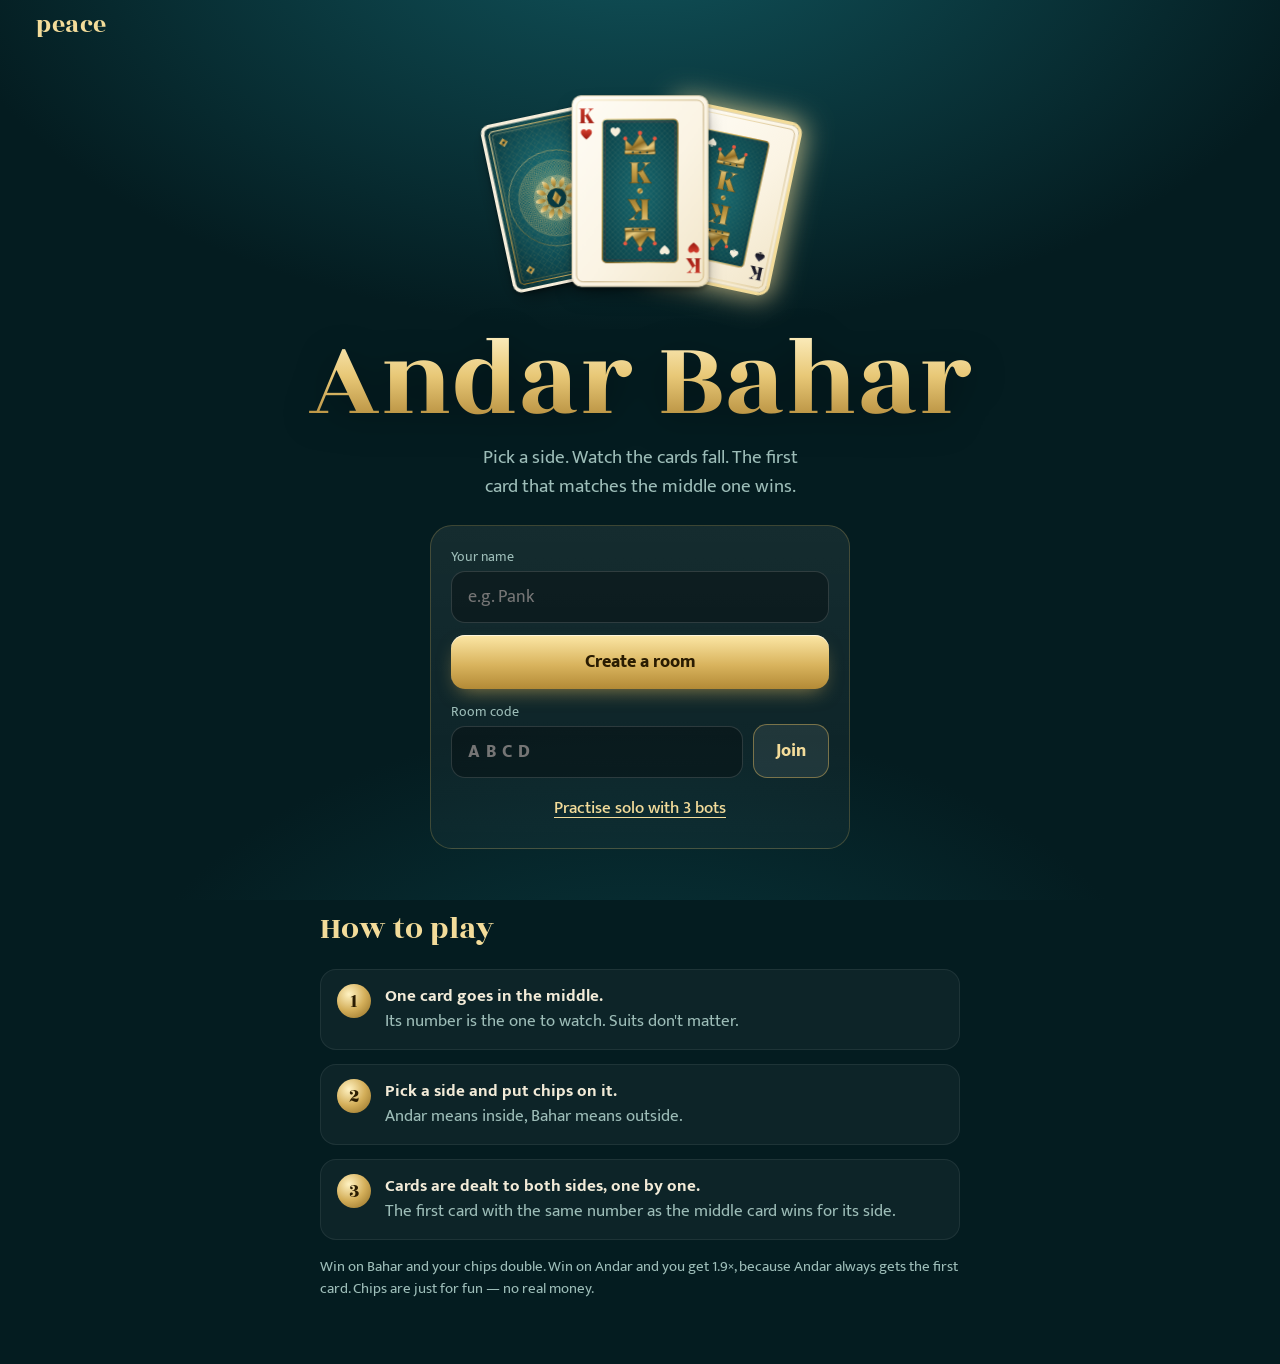
==== index.html @ fb26e2ca "Add Andar Bahar website: home, solo mode with bots, game table UI" ====
<!doctype html>
<html lang="en">
<head>
  <meta charset="utf-8">
  <meta name="viewport" content="width=device-width, initial-scale=1, viewport-fit=cover">
  <title>Andar Bahar — Peace</title>
  <meta name="description" content="Play Andar Bahar with friends. Share a room code, pick a side, watch the cards fall.">
  <meta name="theme-color" content="#062A30">
  <link rel="icon" href="assets/icon.svg" type="image/svg+xml">
  <link rel="preconnect" href="https://fonts.googleapis.com">
  <link rel="preconnect" href="https://fonts.gstatic.com" crossorigin>
  <link href="https://fonts.googleapis.com/css2?family=Rozha+One&family=Mukta:wght@400;500;700;800&family=Playfair+Display:wght@700;800;900&display=swap" rel="stylesheet">
  <link rel="stylesheet" href="css/style.css">
</head>
<body>
  <header class="topbar">
    <a class="wordmark" href="./" aria-label="Peace home">peace</a>
    <div class="topbar-right" id="topbar-game" hidden>
      <button class="room-chip" id="share-btn" type="button" aria-label="Share room link">
        <span class="room-chip-label">Room</span>
        <span class="room-chip-code" id="room-code">----</span>
        <svg viewBox="0 0 24 24" aria-hidden="true"><path d="M16 5l-1.4 1.4L17.2 9H10a6 6 0 0 0-6 6v3h2v-3a4 4 0 0 1 4-4h7.2l-2.6 2.6L16 15l5-5z"/></svg>
      </button>
      <div class="bank" aria-live="polite"><span class="bank-coin" aria-hidden="true"></span><span id="my-chips">0</span></div>
    </div>
  </header>

  <!-- HOME -->
  <main id="home" class="view">
    <section class="hero">
      <div class="hero-table" aria-hidden="true">
        <div class="hero-card hero-card--andar"></div>
        <div class="hero-card hero-card--middle"></div>
        <div class="hero-card hero-card--bahar"></div>
      </div>
      <h1 class="title">Andar Bahar</h1>
      <p class="lede">Pick a side. Watch the cards fall. The first card that matches the middle one wins.</p>

      <form class="entry" id="entry" autocomplete="off">
        <label class="field">
          <span>Your name</span>
          <input id="name" name="name" maxlength="16" placeholder="e.g. Pank" required>
        </label>
        <button class="btn btn-gold" id="create-btn" type="submit" data-action="create">Create a room</button>
        <div class="join-row">
          <label class="field field-code">
            <span>Room code</span>
            <input id="code" name="code" maxlength="4" placeholder="ABCD" inputmode="text" autocapitalize="characters" spellcheck="false">
          </label>
          <button class="btn btn-ghost" type="submit" data-action="join">Join</button>
        </div>
        <p class="form-msg" id="form-msg" role="alert"></p>
        <button class="btn-link" type="submit" data-action="solo">Practise solo with 3 bots</button>
      </form>
    </section>

    <section class="how" aria-labelledby="how-title">
      <h2 id="how-title">How to play</h2>
      <ol class="steps">
        <li><b>One card goes in the middle.</b> Its number is the one to watch. Suits don't matter.</li>
        <li><b>Pick a side and put chips on it.</b> Andar means inside, Bahar means outside.</li>
        <li><b>Cards are dealt to both sides, one by one.</b> The first card with the same number as the middle card wins for its side.</li>
      </ol>
      <p class="payout-note">Win on Bahar and your chips double. Win on Andar and you get 1.9×, because Andar always gets the first card. Chips are just for fun — no real money.</p>
    </section>
  </main>

  <!-- GAME -->
  <main id="game" class="view" hidden>
    <div class="game-layout">
      <section class="table" id="table" aria-label="Card table">
        <div class="lane lane--andar" id="lane-andar">
          <div class="lane-head"><span class="lane-name">Andar</span><span class="lane-sub">inside, pays 1.9×</span></div>
          <div class="lane-cards" id="cards-andar"></div>
        </div>

        <div class="center">
          <div class="middle-slot" id="middle-slot"></div>
          <div class="status" id="status">
            <p class="status-main" id="status-main">Waiting…</p>
            <div class="timer" id="timer" hidden><div class="timer-fill" id="timer-fill"></div></div>
            <div class="status-actions" id="status-actions"></div>
          </div>
        </div>

        <div class="lane lane--bahar" id="lane-bahar">
          <div class="lane-head"><span class="lane-name">Bahar</span><span class="lane-sub">outside, pays 2×</span></div>
          <div class="lane-cards" id="cards-bahar"></div>
        </div>
      </section>

      <section class="bet-panel" aria-label="Your bet">
        <div class="sides">
          <button class="side side--andar" type="button" data-side="andar">
            <span class="side-name">Andar</span>
            <span class="side-mine" id="mine-andar">Tap to bet</span>
            <span class="side-total" id="total-andar"></span>
          </button>
          <button class="side side--bahar" type="button" data-side="bahar">
            <span class="side-name">Bahar</span>
            <span class="side-mine" id="mine-bahar">Tap to bet</span>
            <span class="side-total" id="total-bahar"></span>
          </button>
        </div>
        <div class="chip-row" role="radiogroup" aria-label="Chip value" id="chip-row"></div>
        <p class="bet-hint" id="bet-hint">Choose a chip, then tap a side. Tap again to add more.</p>
      </section>

      <aside class="side-info">
        <section class="players-box" aria-labelledby="players-title">
          <h2 id="players-title">At the table</h2>
          <ul class="players" id="players"></ul>
        </section>
        <section class="history-box" aria-labelledby="history-title">
          <h2 id="history-title">Last results</h2>
          <ol class="history" id="history"></ol>
        </section>
        <details class="rules-mini">
          <summary>How to play</summary>
          <p>Bet on Andar or Bahar. Cards are dealt to both sides. The first card with the same number as the middle card wins. Bahar pays 2×, Andar pays 1.9×.</p>
        </details>
      </aside>
    </div>
  </main>

  <div class="toast" id="toast" role="status" aria-live="polite"></div>
  <script type="module" src="js/app.js"></script>
</body>
</html>
---- css/style.css ----
:root {
  --deep: #041C20;
  --felt: #0C454C;
  --felt-dark: #062A30;
  --brass: #D4AF5A;
  --brass-light: #F3DC9A;
  --brass-dark: #8E6B23;
  --ivory: #FBF5E6;
  --text: #F2EBD8;
  --muted: #9DBDB8;
  --andar: #EFA53A;
  --andar-deep: #8A5410;
  --bahar: #E5677F;
  --bahar-deep: #7D1E33;
  --win: #7EE0A8;
  --lose: #F28B7C;

  --display: 'Rozha One', 'Playfair Display', Georgia, serif;
  --ui: 'Mukta', system-ui, -apple-system, 'Segoe UI', sans-serif;

  --mid-w: 104px;
  --lane-w: 56px;
  --radius-table: 28px;
  --ease-out: cubic-bezier(.2, .8, .2, 1);
}

@media (min-width: 900px) {
  :root { --mid-w: 150px; --lane-w: 82px; }
}

* { box-sizing: border-box; }
html { -webkit-text-size-adjust: 100%; }
body {
  margin: 0;
  min-height: 100dvh;
  font-family: var(--ui);
  font-size: 17px;
  line-height: 1.5;
  color: var(--text);
  background:
    radial-gradient(1200px 700px at 50% -10%, #11555D 0%, transparent 60%),
    radial-gradient(900px 600px at 50% 120%, #0A3A40 0%, transparent 60%),
    var(--deep);
  background-attachment: fixed;
  -webkit-tap-highlight-color: transparent;
}
button, input { font: inherit; color: inherit; }
button { cursor: pointer; }
:focus-visible { outline: 3px solid var(--brass-light); outline-offset: 3px; border-radius: 10px; }
[hidden] { display: none !important; }

/* ---------- Top bar ---------- */
.topbar {
  display: flex; align-items: center; justify-content: space-between;
  padding: max(12px, env(safe-area-inset-top)) 16px 12px;
  max-width: 1240px; margin: 0 auto;
}
.wordmark {
  font-family: var(--display); font-size: 26px; line-height: 1;
  color: var(--brass-light); text-decoration: none; letter-spacing: .5px;
}
.topbar-right { display: flex; align-items: center; gap: 10px; }
.room-chip {
  display: flex; align-items: center; gap: 8px;
  padding: 6px 10px 6px 12px; border-radius: 999px;
  background: rgba(255, 255, 255, .06); border: 1px solid rgba(212, 175, 90, .45);
}
.room-chip-label { font-size: 13px; color: var(--muted); }
.room-chip-code { font-weight: 800; letter-spacing: 2px; color: var(--brass-light); }
.room-chip svg { width: 18px; height: 18px; fill: var(--brass-light); }
.bank {
  display: flex; align-items: center; gap: 8px; font-weight: 800; font-size: 18px;
  padding: 5px 14px 5px 6px; border-radius: 999px; background: rgba(0, 0, 0, .25);
}
.bank-coin {
  width: 24px; height: 24px; border-radius: 50%;
  background: radial-gradient(circle at 35% 30%, #FFF2C2, #D4AF5A 45%, #8E6B23 100%);
  box-shadow: inset 0 0 0 2px rgba(255, 255, 255, .25);
}
.bank.bump { animation: bump .5s var(--ease-out); }
@keyframes bump { 40% { transform: scale(1.15); } }

/* ---------- Cards ---------- */
.card { aspect-ratio: 5 / 7; perspective: 900px; }
.card-inner {
  position: relative; width: 100%; height: 100%;
  transform-style: preserve-3d; transition: transform .55s var(--ease-out);
}
.card.is-down .card-inner { transform: rotateY(180deg); }
.card-face {
  position: absolute; inset: 0; backface-visibility: hidden; -webkit-backface-visibility: hidden;
  border-radius: 7.2% / 5.1%; overflow: hidden;
  box-shadow: 0 1px 0 rgba(255, 255, 255, .3) inset, 0 10px 22px -8px rgba(0, 0, 0, .65), 0 2px 4px rgba(0, 0, 0, .35);
}
.card-face svg { display: block; width: 100%; height: 100%; }
.card-back { transform: rotateY(180deg); }
.card-front::after {
  content: ''; position: absolute; inset: 0; pointer-events: none;
  background: linear-gradient(115deg, transparent 30%, rgba(255, 255, 255, .55) 45%, transparent 60%);
  transform: translateX(-120%); opacity: 0;
}
.card.shine .card-front::after { animation: sheen 1.1s .35s var(--ease-out) forwards; }
@keyframes sheen { 0% { opacity: 1; transform: translateX(-120%); } 100% { opacity: 1; transform: translateX(120%); } }

/* ---------- Home ---------- */
.view { max-width: 1240px; margin: 0 auto; padding: 0 16px 48px; }
.hero { display: grid; justify-items: center; text-align: center; padding-top: 8px; }
.hero-table { position: relative; width: min(360px, 86vw); height: min(250px, 58vw); margin: 8px 0 4px; }
.hero-card { position: absolute; top: 50%; left: 50%; width: 34%; }
.hero-card--middle { transform: translate(-50%, -50%) rotate(0deg); z-index: 2; width: 38%; }
.hero-card--andar { transform: translate(-118%, -46%) rotate(-12deg); }
.hero-card--bahar { transform: translate(18%, -46%) rotate(12deg); }
.hero-card .card { width: 100%; }
@media (prefers-reduced-motion: no-preference) {
  .hero-card { animation: settle 1.1s var(--ease-out) both; }
  .hero-card--andar { animation-delay: .15s; }
  .hero-card--bahar { animation-delay: .3s; }
  @keyframes settle { from { opacity: 0; margin-top: -40px; } }
  .hero-card--middle .card-inner { animation: float 6s ease-in-out 1.4s infinite; }
  @keyframes float { 50% { transform: translateY(-6px) rotateZ(.6deg); } }
}

.title {
  font-family: var(--display); font-weight: 400;
  font-size: clamp(54px, 13vw, 112px); line-height: .95; margin: 8px 0 10px;
  background: linear-gradient(180deg, #FFF3C9 0%, #E8C877 45%, #A67C2C 100%);
  -webkit-background-clip: text; background-clip: text; color: transparent;
  text-shadow: 0 2px 0 rgba(0, 0, 0, .0);
  filter: drop-shadow(0 6px 18px rgba(0, 0, 0, .35));
}
.lede { max-width: 30ch; margin: 0 0 24px; font-size: 19px; color: var(--muted); }

.entry {
  width: min(420px, 100%); display: grid; gap: 12px; text-align: left;
  padding: 20px; border-radius: 22px;
  background: linear-gradient(180deg, rgba(255, 255, 255, .07), rgba(255, 255, 255, .03));
  border: 1px solid rgba(212, 175, 90, .25);
}
.field { display: grid; gap: 4px; }
.field span { font-size: 14px; color: var(--muted); }
.field input {
  width: 100%; height: 52px; padding: 0 16px; border-radius: 14px;
  background: rgba(0, 0, 0, .3); border: 1px solid rgba(255, 255, 255, .14); font-size: 18px;
}
.field input:focus { border-color: var(--brass); outline: none; box-shadow: 0 0 0 3px rgba(212, 175, 90, .3); }
.field-code input { text-transform: uppercase; letter-spacing: 6px; font-weight: 800; }
.join-row { display: grid; grid-template-columns: 1fr auto; gap: 10px; align-items: end; }

.btn {
  height: 54px; padding: 0 22px; border-radius: 14px; border: 0;
  font-weight: 800; font-size: 18px; transition: transform .15s, filter .15s;
}
.btn:active { transform: translateY(1px) scale(.99); }
.btn-gold {
  color: #2A1C02;
  background: linear-gradient(180deg, #FCE7A6, #D9B45E 55%, #B38A36);
  box-shadow: 0 1px 0 rgba(255, 255, 255, .6) inset, 0 8px 20px -8px rgba(212, 175, 90, .7);
}
.btn-gold:hover { filter: brightness(1.06); }
.btn-ghost { background: rgba(255, 255, 255, .08); border: 1px solid rgba(212, 175, 90, .5); color: var(--brass-light); }
.btn-small { height: 44px; font-size: 16px; padding: 0 18px; }
.btn-link {
  background: none; border: 0; padding: 6px; justify-self: center;
  color: var(--brass-light); text-decoration: underline; text-underline-offset: 4px; font-weight: 500;
}
.form-msg { min-height: 0; margin: 0; color: var(--lose); font-size: 15px; }
.form-msg:empty { display: none; }

.how { max-width: 640px; margin: 56px auto 0; }
.how h2, .side-info h2 { font-family: var(--display); font-weight: 400; font-size: 32px; color: var(--brass-light); margin: 0 0 16px; }
.steps { list-style: none; margin: 0; padding: 0; display: grid; gap: 14px; counter-reset: s; }
.steps li {
  counter-increment: s; position: relative; padding: 14px 16px 14px 64px; border-radius: 16px;
  background: rgba(255, 255, 255, .04); border: 1px solid rgba(255, 255, 255, .07); color: var(--muted);
}
.steps li b { color: var(--text); display: block; }
.steps li::before {
  content: counter(s); position: absolute; left: 16px; top: 14px; width: 34px; height: 34px;
  display: grid; place-items: center; border-radius: 50%;
  font-family: var(--display); font-size: 20px; color: #2A1C02;
  background: radial-gradient(circle at 35% 30%, #FFF2C2, #D4AF5A 50%, #8E6B23);
}
.payout-note { color: var(--muted); font-size: 15px; margin-top: 16px; }

/* ---------- Game layout ---------- */
#game { padding-bottom: 24px; }
.game-layout { display: grid; gap: 14px; }
@media (min-width: 900px) {
  .game-layout { grid-template-columns: minmax(0, 1fr) 300px; grid-template-areas: "table side" "bet side"; align-items: start; }
  .table { grid-area: table; }
  .bet-panel { grid-area: bet; }
  .side-info { grid-area: side; }
}

.table {
  position: relative; display: grid; gap: 10px; padding: 14px 12px;
  border-radius: var(--radius-table);
  background:
    url("data:image/svg+xml,%3Csvg xmlns='http://www.w3.org/2000/svg' width='22' height='22'%3E%3Cpath d='M11 0L22 11 11 22 0 11z' fill='none' stroke='%23D4AF5A' stroke-opacity='.07'/%3E%3C/svg%3E"),
    radial-gradient(ellipse at 50% 45%, #15626A 0%, var(--felt) 45%, var(--felt-dark) 100%);
  box-shadow:
    0 0 0 2px rgba(212, 175, 90, .55),
    0 0 0 7px #2A1A08,
    0 0 0 8px rgba(212, 175, 90, .35),
    inset 0 0 60px rgba(0, 0, 0, .45),
    0 30px 60px -20px rgba(0, 0, 0, .7);
  margin: 8px;
}
@media (min-width: 900px) { .table { padding: 22px 26px; gap: 16px; } }

.lane { position: relative; border-radius: 18px; padding: 8px 10px 10px; transition: background .4s, box-shadow .4s; }
.lane--andar { background: linear-gradient(90deg, rgba(239, 165, 58, .14), rgba(239, 165, 58, .03)); }
.lane--bahar { background: linear-gradient(90deg, rgba(229, 103, 127, .14), rgba(229, 103, 127, .03)); }
.lane-head { display: flex; align-items: baseline; gap: 10px; margin-bottom: 6px; }
.lane-name { font-family: var(--display); font-size: 22px; line-height: 1; }
.lane--andar .lane-name { color: var(--andar); }
.lane--bahar .lane-name { color: var(--bahar); }
.lane-sub { font-size: 13px; color: var(--muted); }
.lane-cards { position: relative; height: calc(var(--lane-w) * 1.4); }
.lane-cards .card { position: absolute; top: 0; width: var(--lane-w); transition: left .35s var(--ease-out); }
.lane.is-winner { box-shadow: 0 0 0 2px var(--brass-light), 0 0 40px rgba(243, 220, 154, .35); }
.lane.is-winner.lane--andar { background: linear-gradient(90deg, rgba(239, 165, 58, .35), rgba(239, 165, 58, .1)); }
.lane.is-winner.lane--bahar { background: linear-gradient(90deg, rgba(229, 103, 127, .35), rgba(229, 103, 127, .1)); }
.card.is-match .card-face { box-shadow: 0 0 0 3px var(--brass-light), 0 0 26px 6px rgba(243, 220, 154, .7); }

.card.dealt { animation: deal .5s var(--ease-out) both; }
@keyframes deal {
  from { transform: translate(var(--fx, 0), var(--fy, -40px)) rotate(-10deg) scale(.85); opacity: .4; }
}

.center { display: grid; grid-template-columns: auto minmax(0, 360px); justify-content: center; gap: 18px; align-items: center; padding: 4px 6px 26px; }
.middle-slot { width: var(--mid-w); aspect-ratio: 5 / 7; border-radius: 10px; border: 2px dashed rgba(212, 175, 90, .35); position: relative; }
.middle-slot .card { width: 100%; position: absolute; inset: 0; }
.middle-slot::after {
  content: 'Middle card'; position: absolute; left: 50%; bottom: -24px; transform: translateX(-50%);
  white-space: nowrap; font-size: 12px; color: var(--muted);
}
.status { display: grid; gap: 10px; align-content: center; min-width: 0; }
.status-main { margin: 0; font-family: var(--display); font-size: clamp(22px, 5.5vw, 34px); line-height: 1.1; }
.status-main small { display: block; font-family: var(--ui); font-size: 15px; color: var(--muted); margin-top: 4px; }
.timer { height: 8px; border-radius: 99px; background: rgba(0, 0, 0, .35); overflow: hidden; max-width: 320px; }
.timer-fill { height: 100%; width: 100%; border-radius: inherit; background: linear-gradient(90deg, #B38A36, #FCE7A6); transform-origin: left; }
.timer.is-low .timer-fill { background: linear-gradient(90deg, #B83A2E, #F28B7C); }
.status-actions { display: flex; flex-wrap: wrap; gap: 10px; }
.status-actions:empty { display: none; }

.status-main .res-andar { color: var(--andar); font-size: 1.25em; }
.status-main .res-bahar { color: var(--bahar); font-size: 1.25em; }
.status-main small.res-win { color: var(--win); font-weight: 800; font-size: 18px; }
.status-main small.res-lose { color: var(--lose); font-weight: 800; font-size: 18px; }

/* ---------- Bet panel ---------- */
.bet-panel {
  position: sticky; bottom: 0; z-index: 20; display: grid; gap: 12px;
  padding: 12px 12px max(12px, env(safe-area-inset-bottom));
  margin: 0 -16px; background: linear-gradient(180deg, rgba(4, 28, 32, .0), rgba(4, 28, 32, .92) 18%);
}
@media (min-width: 900px) { .bet-panel { position: static; margin: 0 8px; background: none; padding: 4px 0; } }
.sides { display: grid; grid-template-columns: 1fr 1fr; gap: 10px; }
.side {
  display: grid; justify-items: center; gap: 0; padding: 12px 8px; min-height: 86px;
  border-radius: 18px; border: 0; position: relative; overflow: hidden;
  transition: transform .12s, box-shadow .25s, filter .2s;
}
.side:active { transform: scale(.98); }
.side--andar { background: linear-gradient(180deg, #F6BE5E, #D98A1F 60%, #A9620E); color: #2E1700; }
.side--bahar { background: linear-gradient(180deg, #F08DA0, #D24E6A 60%, #9C2843); color: #2E0610; }
.side-name { font-family: var(--display); font-size: 28px; line-height: 1.05; }
.side-mine { font-weight: 800; font-size: 16px; }
.side-total { font-size: 13px; opacity: .8; min-height: 18px; }
.side.is-mine { box-shadow: 0 0 0 3px var(--brass-light), 0 0 26px rgba(243, 220, 154, .45); }
.side:disabled { filter: saturate(.35) brightness(.7); cursor: default; }
.side:disabled:active { transform: none; }

.chip-row { display: flex; justify-content: center; gap: 12px; flex-wrap: wrap; }
.chip {
  --c: #2F5E9E;
  width: 58px; height: 58px; border-radius: 50%; border: 0; position: relative;
  display: grid; place-items: center; font-weight: 800; font-size: 16px; color: #fff;
  background:
    radial-gradient(circle, var(--c) 0 50%, transparent 51%),
    repeating-conic-gradient(from 7deg, #FBF5E6 0 14deg, var(--c) 14deg 45deg);
  box-shadow: inset 0 0 0 3px rgba(0, 0, 0, .25), 0 4px 0 rgba(0, 0, 0, .35), 0 8px 14px -6px rgba(0, 0, 0, .6);
  transition: transform .15s var(--ease-out), box-shadow .15s;
}
.chip::after { content: ''; position: absolute; inset: 9px; border-radius: 50%; border: 1.5px dashed rgba(255, 255, 255, .45); }
.chip span { position: relative; z-index: 1; text-shadow: 0 1px 1px rgba(0, 0, 0, .5); }
.chip[data-v="10"] { --c: #2F5E9E; }
.chip[data-v="50"] { --c: #2E7D52; }
.chip[data-v="100"] { --c: #23232E; }
.chip[data-v="500"] { --c: #8A2234; }
.chip[aria-checked="true"] { transform: translateY(-6px); box-shadow: inset 0 0 0 3px rgba(0, 0, 0, .25), 0 0 0 3px var(--brass-light), 0 10px 18px -6px rgba(0, 0, 0, .7); }
.chip:disabled { opacity: .35; cursor: default; }
.chip-clear {
  height: 44px; align-self: center; padding: 0 16px; border-radius: 99px;
  background: rgba(255, 255, 255, .08); border: 1px solid rgba(255, 255, 255, .2); font-weight: 700;
}
.bet-hint { margin: 0; text-align: center; font-size: 14px; color: var(--muted); }

/* ---------- Side info ---------- */
.side-info { display: grid; gap: 18px; padding: 0 8px; }
.side-info h2 { font-size: 24px; margin-bottom: 10px; }
.players { list-style: none; margin: 0; padding: 0; display: grid; gap: 8px; }
.player {
  display: grid; grid-template-columns: 36px 1fr auto; align-items: center; gap: 10px;
  padding: 8px 10px; border-radius: 14px; background: rgba(255, 255, 255, .04);
}
.player.is-me { background: rgba(212, 175, 90, .12); box-shadow: inset 0 0 0 1px rgba(212, 175, 90, .4); }
.player.is-off { opacity: .45; }
.avatar {
  width: 36px; height: 36px; border-radius: 50%; display: grid; place-items: center;
  font-weight: 800; color: #1a1205; background: var(--a, #D4AF5A);
}
.player-name { font-weight: 700; overflow: hidden; text-overflow: ellipsis; white-space: nowrap; }
.player-meta { font-size: 13px; color: var(--muted); }
.pbet { font-size: 13px; font-weight: 800; padding: 3px 10px; border-radius: 99px; white-space: nowrap; }
.pbet.andar { background: rgba(239, 165, 58, .2); color: var(--andar); }
.pbet.bahar { background: rgba(229, 103, 127, .2); color: var(--bahar); }
.pbet.win { background: rgba(126, 224, 168, .18); color: var(--win); }
.pbet.lose { background: rgba(242, 139, 124, .15); color: var(--lose); }

.history { list-style: none; margin: 0; padding: 0; display: flex; flex-wrap: wrap; gap: 6px; }
.history li {
  width: 30px; height: 30px; border-radius: 50%; display: grid; place-items: center;
  font-weight: 800; font-size: 14px;
}
.history li.A { background: var(--andar); color: #2E1700; }
.history li.B { background: var(--bahar); color: #2E0610; }
.history-empty { color: var(--muted); font-size: 15px; }
.rules-mini { color: var(--muted); font-size: 15px; }
.rules-mini summary { color: var(--brass-light); font-weight: 700; cursor: pointer; }

/* ---------- Toast ---------- */
.toast {
  position: fixed; left: 50%; top: calc(70px + env(safe-area-inset-top)); transform: translate(-50%, -12px);
  padding: 12px 18px; border-radius: 14px; background: #F2EBD8; color: #1A1A22; font-weight: 700;
  opacity: 0; pointer-events: none; transition: opacity .25s, transform .25s; z-index: 100; max-width: 90vw; text-align: center;
}
.toast.show { opacity: 1; transform: translate(-50%, 0); }

@media (prefers-reduced-motion: reduce) {
  *, *::before, *::after { animation-duration: .01ms !important; transition-duration: .01ms !important; }
}
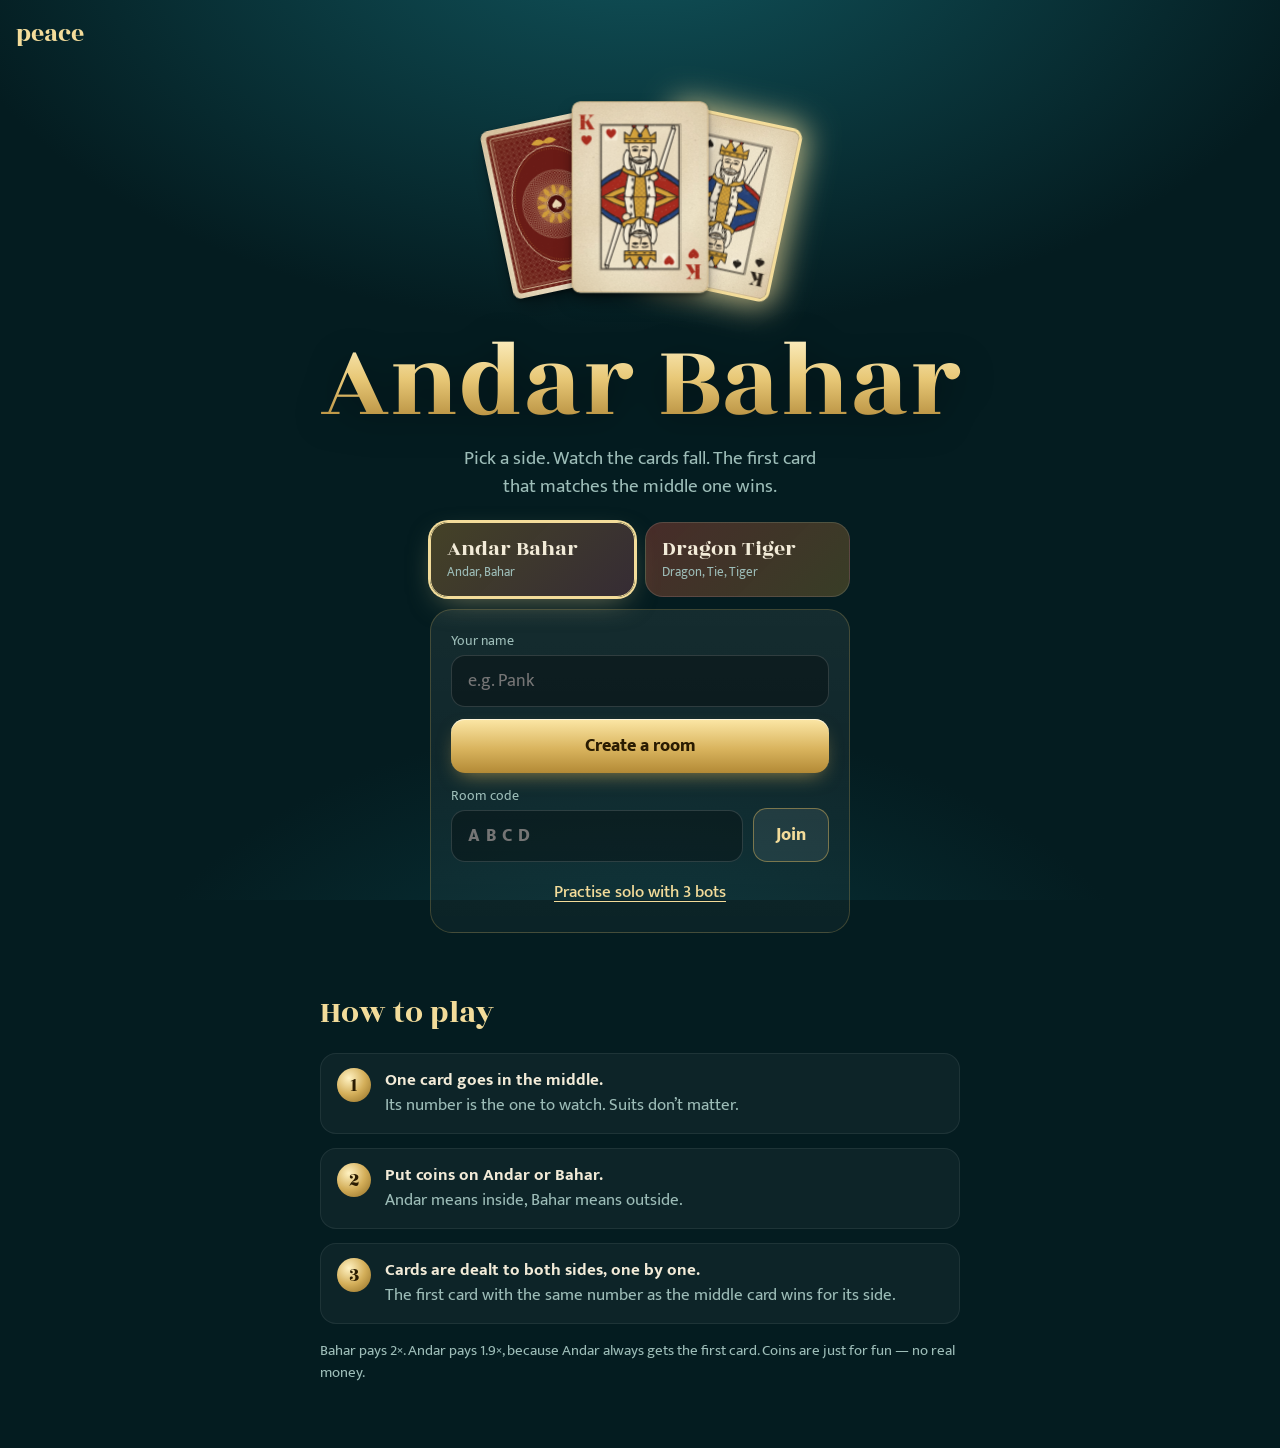
==== commit 96dba205: "New game screen: laptop fits one screen, bettor names on each side, coins, leave button, sounds and " ====
--- a/index.html
+++ b/index.html
@@ -3,9 +3,9 @@
 <head>
   <meta charset="utf-8">
   <meta name="viewport" content="width=device-width, initial-scale=1, viewport-fit=cover">
-  <title>Andar Bahar — Peace</title>
-  <meta name="description" content="Play Andar Bahar with friends. Share a room code, pick a side, watch the cards fall.">
-  <meta name="theme-color" content="#062A30">
+  <title>Peace — card games with friends</title>
+  <meta name="description" content="Play Andar Bahar and Dragon Tiger with friends. Share a room code, bet coins, watch the cards fall.">
+  <meta name="theme-color" content="#041C20">
   <link rel="icon" href="assets/icon.svg" type="image/svg+xml">
   <link rel="preconnect" href="https://fonts.googleapis.com">
   <link rel="preconnect" href="https://fonts.gstatic.com" crossorigin>
@@ -17,24 +17,34 @@
     <a class="wordmark" href="./" aria-label="Peace home">peace</a>
     <div class="topbar-right" id="topbar-game" hidden>
       <button class="room-chip" id="share-btn" type="button" aria-label="Share room link">
-        <span class="room-chip-label">Room</span>
+        <span class="room-chip-label" id="room-game">Room</span>
         <span class="room-chip-code" id="room-code">----</span>
         <svg viewBox="0 0 24 24" aria-hidden="true"><path d="M16 5l-1.4 1.4L17.2 9H10a6 6 0 0 0-6 6v3h2v-3a4 4 0 0 1 4-4h7.2l-2.6 2.6L16 15l5-5z"/></svg>
       </button>
-      <div class="bank" aria-live="polite"><span class="bank-coin" aria-hidden="true"></span><span id="my-chips">0</span></div>
+      <div class="bank" id="bank" aria-live="polite"><span class="bank-coin" aria-hidden="true"></span><span id="my-chips">0</span></div>
+      <button class="icon-btn" id="mute-btn" type="button" aria-label="Sound on" aria-pressed="false">
+        <svg viewBox="0 0 24 24" aria-hidden="true" class="ico-on"><path d="M4 9v6h4l5 4V5L8 9H4zm12.5 3a4.5 4.5 0 0 0-2.5-4v8a4.5 4.5 0 0 0 2.5-4zM14 3.2v2.1a7 7 0 0 1 0 13.4v2.1a9 9 0 0 0 0-17.6z"/></svg>
+        <svg viewBox="0 0 24 24" aria-hidden="true" class="ico-off"><path d="M4 9v6h4l5 4V5L8 9H4zm12.6 3l2.7-2.7-1.4-1.4-2.7 2.7-2.7-2.7-1.4 1.4 2.7 2.7-2.7 2.7 1.4 1.4 2.7-2.7 2.7 2.7 1.4-1.4z"/></svg>
+      </button>
+      <button class="icon-btn leave-btn" id="leave-btn" type="button">
+        <svg viewBox="0 0 24 24" aria-hidden="true"><path d="M10 3h9a2 2 0 0 1 2 2v14a2 2 0 0 1-2 2h-9v-2h9V5h-9zm-1.6 4.6L9.8 9l-2 2H16v2H7.8l2 2-1.4 1.4L4 12z"/></svg>
+        <span>Leave</span>
+      </button>
     </div>
   </header>
 
   <!-- HOME -->
   <main id="home" class="view">
     <section class="hero">
-      <div class="hero-table" aria-hidden="true">
-        <div class="hero-card hero-card--andar"></div>
+      <div class="hero-table" id="hero-table" aria-hidden="true">
+        <div class="hero-card hero-card--left"></div>
         <div class="hero-card hero-card--middle"></div>
-        <div class="hero-card hero-card--bahar"></div>
+        <div class="hero-card hero-card--right"></div>
       </div>
-      <h1 class="title">Andar Bahar</h1>
-      <p class="lede">Pick a side. Watch the cards fall. The first card that matches the middle one wins.</p>
+      <h1 class="title" id="game-title">Andar Bahar</h1>
+      <p class="lede" id="game-lede"></p>
+
+      <div class="picker" role="radiogroup" aria-label="Choose a game" id="picker"></div>
 
       <form class="entry" id="entry" autocomplete="off">
         <label class="field">
@@ -45,7 +55,7 @@
         <div class="join-row">
           <label class="field field-code">
             <span>Room code</span>
-            <input id="code" name="code" maxlength="4" placeholder="ABCD" inputmode="text" autocapitalize="characters" spellcheck="false">
+            <input id="code" name="code" maxlength="4" placeholder="ABCD" autocapitalize="characters" spellcheck="false">
           </label>
           <button class="btn btn-ghost" type="submit" data-action="join">Join</button>
         </div>
@@ -56,56 +66,24 @@
 
     <section class="how" aria-labelledby="how-title">
       <h2 id="how-title">How to play</h2>
-      <ol class="steps">
-        <li><b>One card goes in the middle.</b> Its number is the one to watch. Suits don't matter.</li>
-        <li><b>Pick a side and put chips on it.</b> Andar means inside, Bahar means outside.</li>
-        <li><b>Cards are dealt to both sides, one by one.</b> The first card with the same number as the middle card wins for its side.</li>
-      </ol>
-      <p class="payout-note">Win on Bahar and your chips double. Win on Andar and you get 1.9×, because Andar always gets the first card. Chips are just for fun — no real money.</p>
+      <ol class="steps" id="steps"></ol>
+      <p class="payout-note" id="pay-note"></p>
     </section>
   </main>
 
   <!-- GAME -->
   <main id="game" class="view" hidden>
     <div class="game-layout">
-      <section class="table" id="table" aria-label="Card table">
-        <div class="lane lane--andar" id="lane-andar">
-          <div class="lane-head"><span class="lane-name">Andar</span><span class="lane-sub">inside, pays 1.9×</span></div>
-          <div class="lane-cards" id="cards-andar"></div>
-        </div>
-
-        <div class="center">
-          <div class="middle-slot" id="middle-slot"></div>
-          <div class="status" id="status">
-            <p class="status-main" id="status-main">Waiting…</p>
-            <div class="timer" id="timer" hidden><div class="timer-fill" id="timer-fill"></div></div>
-            <div class="status-actions" id="status-actions"></div>
+      <div class="game-main">
+        <section class="table" id="table" aria-label="Card table"></section>
+        <section class="bet-panel" aria-label="Your bet">
+          <div class="sides" id="sides"></div>
+          <div class="tray">
+            <div class="chip-row" role="radiogroup" aria-label="Coin value" id="chip-row"></div>
+            <p class="bet-hint" id="bet-hint">Choose a coin, then tap a side.</p>
           </div>
-        </div>
-
-        <div class="lane lane--bahar" id="lane-bahar">
-          <div class="lane-head"><span class="lane-name">Bahar</span><span class="lane-sub">outside, pays 2×</span></div>
-          <div class="lane-cards" id="cards-bahar"></div>
-        </div>
-      </section>
-
-      <section class="bet-panel" aria-label="Your bet">
-        <div class="sides">
-          <button class="side side--andar" type="button" data-side="andar">
-            <span class="side-name">Andar</span>
-            <span class="side-mine" id="mine-andar">Tap to bet</span>
-            <span class="side-total" id="total-andar"></span>
-          </button>
-          <button class="side side--bahar" type="button" data-side="bahar">
-            <span class="side-name">Bahar</span>
-            <span class="side-mine" id="mine-bahar">Tap to bet</span>
-            <span class="side-total" id="total-bahar"></span>
-          </button>
-        </div>
-        <div class="chip-row" role="radiogroup" aria-label="Chip value" id="chip-row"></div>
-        <p class="bet-hint" id="bet-hint">Choose a chip, then tap a side. Tap again to add more.</p>
-      </section>
-
+        </section>
+      </div>
       <aside class="side-info">
         <section class="players-box" aria-labelledby="players-title">
           <h2 id="players-title">At the table</h2>
@@ -117,7 +95,7 @@
         </section>
         <details class="rules-mini">
           <summary>How to play</summary>
-          <p>Bet on Andar or Bahar. Cards are dealt to both sides. The first card with the same number as the middle card wins. Bahar pays 2×, Andar pays 1.9×.</p>
+          <p id="rules-mini"></p>
         </details>
       </aside>
     </div>
--- a/css/style.css
+++ b/css/style.css
@@ -4,28 +4,24 @@
   --felt-dark: #062A30;
   --brass: #D4AF5A;
   --brass-light: #F3DC9A;
-  --brass-dark: #8E6B23;
-  --ivory: #FBF5E6;
   --text: #F2EBD8;
   --muted: #9DBDB8;
   --andar: #EFA53A;
-  --andar-deep: #8A5410;
   --bahar: #E5677F;
-  --bahar-deep: #7D1E33;
+  --dragon: #E5533F;
+  --tiger: #F2B640;
+  --tie: #45C99A;
   --win: #7EE0A8;
   --lose: #F28B7C;
 
   --display: 'Rozha One', 'Playfair Display', Georgia, serif;
   --ui: 'Mukta', system-ui, -apple-system, 'Segoe UI', sans-serif;
 
+  --topbar-h: 64px;
   --mid-w: 104px;
-  --lane-w: 56px;
-  --radius-table: 28px;
+  --lane-w: 64px;
+  --dt-w: min(112px, 27vw);
   --ease-out: cubic-bezier(.2, .8, .2, 1);
-}
-
-@media (min-width: 900px) {
-  :root { --mid-w: 150px; --lane-w: 82px; }
 }
 
 * { box-sizing: border-box; }
@@ -49,90 +45,123 @@
 :focus-visible { outline: 3px solid var(--brass-light); outline-offset: 3px; border-radius: 10px; }
 [hidden] { display: none !important; }
 
+.zone--andar, .side--andar, .mark-andar, .flash--andar, .res--andar, .side-andar { --side: var(--andar); }
+.zone--bahar, .side--bahar, .mark-bahar, .flash--bahar, .res--bahar, .side-bahar { --side: var(--bahar); }
+.zone--dragon, .side--dragon, .mark-dragon, .flash--dragon, .res--dragon, .side-dragon { --side: var(--dragon); }
+.zone--tiger, .side--tiger, .mark-tiger, .flash--tiger, .res--tiger, .side-tiger { --side: var(--tiger); }
+.zone--tie, .side--tie, .mark-tie, .flash--tie, .res--tie, .side-tie { --side: var(--tie); }
+
 /* ---------- Top bar ---------- */
 .topbar {
-  display: flex; align-items: center; justify-content: space-between;
-  padding: max(12px, env(safe-area-inset-top)) 16px 12px;
-  max-width: 1240px; margin: 0 auto;
-}
-.wordmark {
-  font-family: var(--display); font-size: 26px; line-height: 1;
-  color: var(--brass-light); text-decoration: none; letter-spacing: .5px;
-}
-.topbar-right { display: flex; align-items: center; gap: 10px; }
+  display: flex; align-items: center; justify-content: space-between; gap: 10px;
+  height: var(--topbar-h); padding: 0 16px; padding-top: env(safe-area-inset-top);
+  max-width: 1480px; margin: 0 auto;
+}
+.wordmark { font-family: var(--display); font-size: 26px; line-height: 1; color: var(--brass-light); text-decoration: none; }
+.topbar-right { display: flex; align-items: center; gap: 8px; min-width: 0; }
 .room-chip {
-  display: flex; align-items: center; gap: 8px;
-  padding: 6px 10px 6px 12px; border-radius: 999px;
+  display: flex; align-items: center; gap: 8px; height: 40px;
+  padding: 0 10px 0 12px; border-radius: 999px;
   background: rgba(255, 255, 255, .06); border: 1px solid rgba(212, 175, 90, .45);
 }
-.room-chip-label { font-size: 13px; color: var(--muted); }
+.room-chip-label { font-size: 13px; color: var(--muted); white-space: nowrap; }
 .room-chip-code { font-weight: 800; letter-spacing: 2px; color: var(--brass-light); }
 .room-chip svg { width: 18px; height: 18px; fill: var(--brass-light); }
 .bank {
-  display: flex; align-items: center; gap: 8px; font-weight: 800; font-size: 18px;
-  padding: 5px 14px 5px 6px; border-radius: 999px; background: rgba(0, 0, 0, .25);
-}
-.bank-coin {
-  width: 24px; height: 24px; border-radius: 50%;
-  background: radial-gradient(circle at 35% 30%, #FFF2C2, #D4AF5A 45%, #8E6B23 100%);
-  box-shadow: inset 0 0 0 2px rgba(255, 255, 255, .25);
-}
-.bank.bump { animation: bump .5s var(--ease-out); }
-@keyframes bump { 40% { transform: scale(1.15); } }
+  display: flex; align-items: center; gap: 8px; height: 40px; font-weight: 800; font-size: 18px;
+  padding: 0 14px 0 7px; border-radius: 999px; background: rgba(0, 0, 0, .3);
+  box-shadow: inset 0 0 0 1px rgba(243, 220, 154, .18);
+}
+.bank-coin, .mini-coin {
+  width: 26px; height: 26px; border-radius: 50%; flex: none;
+  background: radial-gradient(circle at 35% 30%, #FFF2C2, #E0AE45 50%, #8E6413);
+  box-shadow: inset 0 0 0 2px rgba(255, 255, 255, .3), inset 0 0 0 4px rgba(0, 0, 0, .12);
+}
+.mini-coin { width: 13px; height: 13px; display: inline-block; vertical-align: -1px; margin-right: 4px; box-shadow: none; }
+.bank.bump { animation: bump .6s var(--ease-out); }
+@keyframes bump { 35% { transform: scale(1.18); box-shadow: 0 0 0 2px var(--brass-light), 0 0 30px rgba(243, 220, 154, .6); } }
+.icon-btn {
+  display: inline-flex; align-items: center; gap: 6px; height: 40px; min-width: 40px; padding: 0 10px; justify-content: center;
+  border-radius: 999px; border: 1px solid rgba(255, 255, 255, .16); background: rgba(255, 255, 255, .05); font-weight: 700; font-size: 15px;
+}
+.icon-btn svg { width: 20px; height: 20px; fill: currentColor; }
+.icon-btn .ico-off, .icon-btn.is-muted .ico-on { display: none; }
+.icon-btn.is-muted .ico-off { display: block; }
+.leave-btn { color: #F6C4BB; border-color: rgba(242, 139, 124, .35); }
+@media (max-width: 560px) {
+  .in-game .wordmark { display: none; }
+  .room-chip-label, .leave-btn span { display: none; }
+  .topbar { justify-content: flex-end; }
+  .topbar-right { width: 100%; justify-content: space-between; }
+}
 
 /* ---------- Cards ---------- */
 .card { aspect-ratio: 5 / 7; perspective: 900px; }
-.card-inner {
-  position: relative; width: 100%; height: 100%;
-  transform-style: preserve-3d; transition: transform .55s var(--ease-out);
-}
+.card-inner { position: relative; width: 100%; height: 100%; transform-style: preserve-3d; transition: transform .55s var(--ease-out); }
 .card.is-down .card-inner { transform: rotateY(180deg); }
 .card-face {
   position: absolute; inset: 0; backface-visibility: hidden; -webkit-backface-visibility: hidden;
-  border-radius: 7.2% / 5.1%; overflow: hidden;
-  box-shadow: 0 1px 0 rgba(255, 255, 255, .3) inset, 0 10px 22px -8px rgba(0, 0, 0, .65), 0 2px 4px rgba(0, 0, 0, .35);
+  border-radius: 6.4% / 4.6%; overflow: hidden;
+  box-shadow: 0 10px 22px -8px rgba(0, 0, 0, .7), 0 2px 4px rgba(0, 0, 0, .35);
 }
 .card-face svg { display: block; width: 100%; height: 100%; }
 .card-back { transform: rotateY(180deg); }
 .card-front::after {
   content: ''; position: absolute; inset: 0; pointer-events: none;
-  background: linear-gradient(115deg, transparent 30%, rgba(255, 255, 255, .55) 45%, transparent 60%);
+  background: linear-gradient(115deg, transparent 30%, rgba(255, 255, 255, .5) 45%, transparent 60%);
   transform: translateX(-120%); opacity: 0;
 }
-.card.shine .card-front::after { animation: sheen 1.1s .35s var(--ease-out) forwards; }
+.card.shine .card-front::after { animation: sheen 1.1s .3s var(--ease-out) forwards; }
 @keyframes sheen { 0% { opacity: 1; transform: translateX(-120%); } 100% { opacity: 1; transform: translateX(120%); } }
+.card.dealt { animation: deal .5s var(--ease-out) both; }
+@keyframes deal { from { transform: translate(var(--fx, 0), var(--fy, -40px)) rotate(-12deg) scale(.8); } }
+.card.is-match .card-face { box-shadow: 0 0 0 3px var(--brass-light), 0 0 30px 8px rgba(243, 220, 154, .75); }
+.card.is-match { animation: pulse 1s .3s ease-in-out 2; }
+@keyframes pulse { 50% { transform: translateY(-8px) scale(1.06); } }
 
 /* ---------- Home ---------- */
-.view { max-width: 1240px; margin: 0 auto; padding: 0 16px 48px; }
-.hero { display: grid; justify-items: center; text-align: center; padding-top: 8px; }
-.hero-table { position: relative; width: min(360px, 86vw); height: min(250px, 58vw); margin: 8px 0 4px; }
-.hero-card { position: absolute; top: 50%; left: 50%; width: 34%; }
-.hero-card--middle { transform: translate(-50%, -50%) rotate(0deg); z-index: 2; width: 38%; }
-.hero-card--andar { transform: translate(-118%, -46%) rotate(-12deg); }
-.hero-card--bahar { transform: translate(18%, -46%) rotate(12deg); }
+.view { max-width: 1480px; margin: 0 auto; padding: 0 16px 48px; }
+.hero { display: grid; justify-items: center; text-align: center; }
+.hero-table { position: relative; width: min(360px, 86vw); height: min(250px, 58vw); margin: 4px 0; }
+.hero-card { position: absolute; top: 50%; left: 50%; width: 34%; transition: transform .5s var(--ease-out); }
 .hero-card .card { width: 100%; }
+.hero-card--middle { transform: translate(-50%, -50%); z-index: 2; width: 38%; }
+.hero-card--left { transform: translate(-118%, -46%) rotate(-12deg); }
+.hero-card--right { transform: translate(18%, -46%) rotate(12deg); }
+.hero-table[data-game="dragon-tiger"] .hero-card--left { transform: translate(-112%, -50%) rotate(-6deg); width: 38%; }
+.hero-table[data-game="dragon-tiger"] .hero-card--middle { transform: translate(-50%, -38%) scale(.7); z-index: 0; opacity: .85; }
+.hero-table[data-game="dragon-tiger"] .hero-card--right { transform: translate(12%, -50%) rotate(6deg); width: 38%; }
 @media (prefers-reduced-motion: no-preference) {
   .hero-card { animation: settle 1.1s var(--ease-out) both; }
-  .hero-card--andar { animation-delay: .15s; }
-  .hero-card--bahar { animation-delay: .3s; }
+  .hero-card--left { animation-delay: .15s; }
+  .hero-card--right { animation-delay: .3s; }
   @keyframes settle { from { opacity: 0; margin-top: -40px; } }
-  .hero-card--middle .card-inner { animation: float 6s ease-in-out 1.4s infinite; }
-  @keyframes float { 50% { transform: translateY(-6px) rotateZ(.6deg); } }
 }
 
 .title {
   font-family: var(--display); font-weight: 400;
-  font-size: clamp(54px, 13vw, 112px); line-height: .95; margin: 8px 0 10px;
+  font-size: clamp(52px, 12vw, 108px); line-height: .95; margin: 6px 0 10px;
   background: linear-gradient(180deg, #FFF3C9 0%, #E8C877 45%, #A67C2C 100%);
   -webkit-background-clip: text; background-clip: text; color: transparent;
-  text-shadow: 0 2px 0 rgba(0, 0, 0, .0);
   filter: drop-shadow(0 6px 18px rgba(0, 0, 0, .35));
 }
-.lede { max-width: 30ch; margin: 0 0 24px; font-size: 19px; color: var(--muted); }
+.lede { max-width: 34ch; margin: 0 0 20px; font-size: 19px; color: var(--muted); }
+
+.picker { display: grid; grid-template-columns: 1fr 1fr; gap: 10px; width: min(420px, 100%); margin-bottom: 12px; }
+.pick {
+  display: grid; gap: 2px; text-align: left; padding: 14px 16px; border-radius: 18px;
+  border: 1px solid rgba(255, 255, 255, .12); position: relative; overflow: hidden;
+  transition: transform .15s, box-shadow .2s, border-color .2s;
+}
+.pick--andar-bahar { background: linear-gradient(135deg, rgba(239, 165, 58, .28), rgba(229, 103, 127, .22)); }
+.pick--dragon-tiger { background: linear-gradient(135deg, rgba(229, 83, 63, .3), rgba(242, 182, 64, .22)); }
+.pick-name { font-family: var(--display); font-size: 22px; line-height: 1.1; }
+.pick-sub { font-size: 13px; color: var(--muted); }
+.pick[aria-checked="true"] { border-color: var(--brass-light); box-shadow: 0 0 0 2px var(--brass-light), 0 10px 30px -10px rgba(243, 220, 154, .5); }
+.pick:active { transform: scale(.98); }
 
 .entry {
-  width: min(420px, 100%); display: grid; gap: 12px; text-align: left;
-  padding: 20px; border-radius: 22px;
+  width: min(420px, 100%); display: grid; gap: 12px; text-align: left; padding: 20px; border-radius: 22px;
   background: linear-gradient(180deg, rgba(255, 255, 255, .07), rgba(255, 255, 255, .03));
   border: 1px solid rgba(212, 175, 90, .25);
 }
@@ -145,196 +174,273 @@
 .field input:focus { border-color: var(--brass); outline: none; box-shadow: 0 0 0 3px rgba(212, 175, 90, .3); }
 .field-code input { text-transform: uppercase; letter-spacing: 6px; font-weight: 800; }
 .join-row { display: grid; grid-template-columns: 1fr auto; gap: 10px; align-items: end; }
-
-.btn {
-  height: 54px; padding: 0 22px; border-radius: 14px; border: 0;
-  font-weight: 800; font-size: 18px; transition: transform .15s, filter .15s;
-}
+.btn { height: 54px; padding: 0 22px; border-radius: 14px; border: 0; font-weight: 800; font-size: 18px; transition: transform .15s, filter .15s; }
 .btn:active { transform: translateY(1px) scale(.99); }
-.btn-gold {
-  color: #2A1C02;
-  background: linear-gradient(180deg, #FCE7A6, #D9B45E 55%, #B38A36);
-  box-shadow: 0 1px 0 rgba(255, 255, 255, .6) inset, 0 8px 20px -8px rgba(212, 175, 90, .7);
-}
+.btn-gold { color: #2A1C02; background: linear-gradient(180deg, #FCE7A6, #D9B45E 55%, #B38A36); box-shadow: 0 1px 0 rgba(255, 255, 255, .6) inset, 0 8px 20px -8px rgba(212, 175, 90, .7); }
 .btn-gold:hover { filter: brightness(1.06); }
 .btn-ghost { background: rgba(255, 255, 255, .08); border: 1px solid rgba(212, 175, 90, .5); color: var(--brass-light); }
 .btn-small { height: 44px; font-size: 16px; padding: 0 18px; }
-.btn-link {
-  background: none; border: 0; padding: 6px; justify-self: center;
-  color: var(--brass-light); text-decoration: underline; text-underline-offset: 4px; font-weight: 500;
-}
-.form-msg { min-height: 0; margin: 0; color: var(--lose); font-size: 15px; }
+.btn-link { background: none; border: 0; padding: 6px; justify-self: center; color: var(--brass-light); text-decoration: underline; text-underline-offset: 4px; font-weight: 500; }
+.form-msg { margin: 0; color: var(--lose); font-size: 15px; }
 .form-msg:empty { display: none; }
 
 .how { max-width: 640px; margin: 56px auto 0; }
 .how h2, .side-info h2 { font-family: var(--display); font-weight: 400; font-size: 32px; color: var(--brass-light); margin: 0 0 16px; }
 .steps { list-style: none; margin: 0; padding: 0; display: grid; gap: 14px; counter-reset: s; }
-.steps li {
-  counter-increment: s; position: relative; padding: 14px 16px 14px 64px; border-radius: 16px;
-  background: rgba(255, 255, 255, .04); border: 1px solid rgba(255, 255, 255, .07); color: var(--muted);
-}
+.steps li { counter-increment: s; position: relative; padding: 14px 16px 14px 64px; border-radius: 16px; background: rgba(255, 255, 255, .04); border: 1px solid rgba(255, 255, 255, .07); color: var(--muted); }
 .steps li b { color: var(--text); display: block; }
 .steps li::before {
-  content: counter(s); position: absolute; left: 16px; top: 14px; width: 34px; height: 34px;
-  display: grid; place-items: center; border-radius: 50%;
-  font-family: var(--display); font-size: 20px; color: #2A1C02;
-  background: radial-gradient(circle at 35% 30%, #FFF2C2, #D4AF5A 50%, #8E6B23);
+  content: counter(s); position: absolute; left: 16px; top: 14px; width: 34px; height: 34px; display: grid; place-items: center; border-radius: 50%;
+  font-family: var(--display); font-size: 20px; color: #2A1C02; background: radial-gradient(circle at 35% 30%, #FFF2C2, #D4AF5A 50%, #8E6B23);
 }
 .payout-note { color: var(--muted); font-size: 15px; margin-top: 16px; }
 
 /* ---------- Game layout ---------- */
-#game { padding-bottom: 24px; }
+#game { padding-bottom: 0; }
 .game-layout { display: grid; gap: 14px; }
-@media (min-width: 900px) {
-  .game-layout { grid-template-columns: minmax(0, 1fr) 300px; grid-template-areas: "table side" "bet side"; align-items: start; }
-  .table { grid-area: table; }
-  .bet-panel { grid-area: bet; }
-  .side-info { grid-area: side; }
-}
+.game-main { display: grid; gap: 12px; min-width: 0; }
 
 .table {
-  position: relative; display: grid; gap: 10px; padding: 14px 12px;
-  border-radius: var(--radius-table);
+  position: relative; display: grid; gap: 10px; padding: 14px 12px; border-radius: 28px; margin: 8px;
   background:
     url("data:image/svg+xml,%3Csvg xmlns='http://www.w3.org/2000/svg' width='22' height='22'%3E%3Cpath d='M11 0L22 11 11 22 0 11z' fill='none' stroke='%23D4AF5A' stroke-opacity='.07'/%3E%3C/svg%3E"),
     radial-gradient(ellipse at 50% 45%, #15626A 0%, var(--felt) 45%, var(--felt-dark) 100%);
-  box-shadow:
-    0 0 0 2px rgba(212, 175, 90, .55),
-    0 0 0 7px #2A1A08,
-    0 0 0 8px rgba(212, 175, 90, .35),
-    inset 0 0 60px rgba(0, 0, 0, .45),
-    0 30px 60px -20px rgba(0, 0, 0, .7);
-  margin: 8px;
-}
-@media (min-width: 900px) { .table { padding: 22px 26px; gap: 16px; } }
-
-.lane { position: relative; border-radius: 18px; padding: 8px 10px 10px; transition: background .4s, box-shadow .4s; }
-.lane--andar { background: linear-gradient(90deg, rgba(239, 165, 58, .14), rgba(239, 165, 58, .03)); }
-.lane--bahar { background: linear-gradient(90deg, rgba(229, 103, 127, .14), rgba(229, 103, 127, .03)); }
-.lane-head { display: flex; align-items: baseline; gap: 10px; margin-bottom: 6px; }
-.lane-name { font-family: var(--display); font-size: 22px; line-height: 1; }
-.lane--andar .lane-name { color: var(--andar); }
-.lane--bahar .lane-name { color: var(--bahar); }
-.lane-sub { font-size: 13px; color: var(--muted); }
+  box-shadow: 0 0 0 2px rgba(212, 175, 90, .55), 0 0 0 7px #2A1A08, 0 0 0 8px rgba(212, 175, 90, .35),
+    inset 0 0 60px rgba(0, 0, 0, .45), 0 30px 60px -20px rgba(0, 0, 0, .7);
+}
+
+/* betting zones on the table */
+.zone { position: relative; border-radius: 18px; transition: background .3s, box-shadow .3s, transform .15s; outline: none; }
+.bets-open .zone { cursor: pointer; }
+.bets-open .zone:hover, .zone:focus-visible { box-shadow: 0 0 0 2px color-mix(in srgb, var(--side) 70%, transparent), 0 0 26px color-mix(in srgb, var(--side) 30%, transparent); }
+.zone.is-mine { box-shadow: 0 0 0 2px var(--side), 0 0 22px color-mix(in srgb, var(--side) 35%, transparent); }
+.zone.is-winner { box-shadow: 0 0 0 3px var(--brass-light), 0 0 46px color-mix(in srgb, var(--side) 55%, transparent); }
+.zone-head { display: flex; align-items: center; flex-wrap: wrap; gap: 4px 10px; margin-bottom: 6px; }
+.zone-name { font-family: var(--display); font-size: 24px; line-height: 1; color: var(--side); text-shadow: 0 0 18px color-mix(in srgb, var(--side) 40%, transparent); }
+.zone-sub { font-size: 13px; color: var(--muted); }
+
+/* who bet where */
+.bettors { display: flex; flex-wrap: wrap; gap: 4px; min-width: 0; }
+.bettors:empty { display: none; }
+.zone-head .bettors { margin-left: auto; justify-content: flex-end; }
+.bettor {
+  display: inline-flex; align-items: center; gap: 5px; height: 24px; padding: 0 9px 0 2px; border-radius: 99px;
+  background: rgba(0, 0, 0, .42); font-size: 12.5px; font-weight: 700; white-space: nowrap; color: var(--text);
+  animation: pop-in .3s var(--ease-out);
+}
+.bettor i { width: 20px; height: 20px; border-radius: 50%; display: grid; place-items: center; font-style: normal; font-size: 11px; font-weight: 800; color: #1a1205; background: var(--a); }
+.bettor b { color: var(--brass-light); }
+.bettor.is-me { box-shadow: inset 0 0 0 1.5px var(--side, var(--brass-light)); }
+.bettor.won b { color: var(--win); }
+.bettor.lost b { color: var(--lose); }
+.bettor.more, .bettor.total { padding: 0 9px; }
+.bettor.total { background: rgba(243, 220, 154, .15); color: var(--brass-light); }
+.bettor.total::before { content: ''; width: 12px; height: 12px; border-radius: 50%; background: radial-gradient(circle at 35% 30%, #FFF2C2, #E0AE45 50%, #8E6413); }
+@keyframes pop-in { from { transform: scale(.6); opacity: 0; } }
+
+/* ---------- Andar Bahar table ---------- */
+.lane { padding: 8px 10px 10px; }
+.lane.zone--andar { background: linear-gradient(90deg, rgba(239, 165, 58, .16), rgba(239, 165, 58, .03)); }
+.lane.zone--bahar { background: linear-gradient(90deg, rgba(229, 103, 127, .16), rgba(229, 103, 127, .03)); }
+.lane.is-winner { background: linear-gradient(90deg, color-mix(in srgb, var(--side) 40%, transparent), color-mix(in srgb, var(--side) 8%, transparent)); }
 .lane-cards { position: relative; height: calc(var(--lane-w) * 1.4); }
 .lane-cards .card { position: absolute; top: 0; width: var(--lane-w); transition: left .35s var(--ease-out); }
-.lane.is-winner { box-shadow: 0 0 0 2px var(--brass-light), 0 0 40px rgba(243, 220, 154, .35); }
-.lane.is-winner.lane--andar { background: linear-gradient(90deg, rgba(239, 165, 58, .35), rgba(239, 165, 58, .1)); }
-.lane.is-winner.lane--bahar { background: linear-gradient(90deg, rgba(229, 103, 127, .35), rgba(229, 103, 127, .1)); }
-.card.is-match .card-face { box-shadow: 0 0 0 3px var(--brass-light), 0 0 26px 6px rgba(243, 220, 154, .7); }
-
-.card.dealt { animation: deal .5s var(--ease-out) both; }
-@keyframes deal {
-  from { transform: translate(var(--fx, 0), var(--fy, -40px)) rotate(-10deg) scale(.85); opacity: .4; }
-}
-
-.center { display: grid; grid-template-columns: auto minmax(0, 360px); justify-content: center; gap: 18px; align-items: center; padding: 4px 6px 26px; }
+.center { display: grid; grid-template-columns: auto minmax(0, 380px); justify-content: center; gap: 18px; align-items: center; padding: 4px 6px 26px; }
 .middle-slot { width: var(--mid-w); aspect-ratio: 5 / 7; border-radius: 10px; border: 2px dashed rgba(212, 175, 90, .35); position: relative; }
 .middle-slot .card { width: 100%; position: absolute; inset: 0; }
-.middle-slot::after {
-  content: 'Middle card'; position: absolute; left: 50%; bottom: -24px; transform: translateX(-50%);
-  white-space: nowrap; font-size: 12px; color: var(--muted);
-}
+.middle-slot::after { content: 'Middle card'; position: absolute; left: 50%; bottom: -24px; transform: translateX(-50%); white-space: nowrap; font-size: 12px; color: var(--muted); }
+
+/* ---------- Dragon Tiger table ---------- */
+.table--dt { gap: 14px; padding-top: 20px; }
+.dt-row { display: grid; grid-template-columns: minmax(0, 1fr) auto minmax(0, 1fr); gap: 10px; align-items: stretch; }
+.dt-zone { min-width: 0; display: grid; justify-items: center; align-content: start; gap: 8px; padding: 12px 8px; text-align: center; }
+.dt-zone .zone-head { flex-direction: column; gap: 0; margin: 0; }
+.dt-zone .zone-name { font-size: clamp(24px, 6vw, 40px); }
+.zone--dragon.dt-zone { background: radial-gradient(ellipse at 50% 30%, rgba(229, 83, 63, .28), rgba(229, 83, 63, .05) 70%); }
+.zone--tiger.dt-zone { background: radial-gradient(ellipse at 50% 30%, rgba(242, 182, 64, .26), rgba(242, 182, 64, .05) 70%); }
+.dt-slot { width: var(--dt-w); aspect-ratio: 5 / 7; position: relative; }
+.dt-slot .card { position: absolute; inset: 0; width: 100%; }
+.dt-slot-empty { position: absolute; inset: 0; border-radius: 10px; border: 2px dashed color-mix(in srgb, var(--side) 45%, transparent); }
+.dt-zone.is-loser .card { filter: brightness(.5) saturate(.6); transition: filter .5s; }
+.dt-zone .bettors { justify-content: center; }
+.dt-mid { display: grid; align-content: center; justify-items: center; gap: 14px; }
+.dt-vs {
+  font-family: var(--display); font-size: clamp(30px, 8vw, 56px); line-height: 1;
+  background: linear-gradient(180deg, #FFF3C9, #C9A24A); -webkit-background-clip: text; background-clip: text; color: transparent;
+  filter: drop-shadow(0 0 16px rgba(243, 220, 154, .35));
+}
+.dt-tie {
+  display: grid; justify-items: center; gap: 2px; padding: 10px 12px; min-width: 76px;
+  background: radial-gradient(ellipse, rgba(69, 201, 154, .28), rgba(69, 201, 154, .06)); border: 1px solid rgba(69, 201, 154, .4);
+}
+.dt-tie .zone-name { font-size: 22px; }
+.dt-tie .zone-sub { font-size: 12px; }
+.dt-tie .bettors { justify-content: center; max-width: 140px; }
+.dt-shoe { position: absolute; top: 0; left: 50%; width: 10px; height: 10px; }
+.table--dt .status { justify-items: center; text-align: center; }
+.table--dt .timer { width: min(320px, 80%); }
+
+/* ---------- status ---------- */
 .status { display: grid; gap: 10px; align-content: center; min-width: 0; }
 .status-main { margin: 0; font-family: var(--display); font-size: clamp(22px, 5.5vw, 34px); line-height: 1.1; }
 .status-main small { display: block; font-family: var(--ui); font-size: 15px; color: var(--muted); margin-top: 4px; }
-.timer { height: 8px; border-radius: 99px; background: rgba(0, 0, 0, .35); overflow: hidden; max-width: 320px; }
-.timer-fill { height: 100%; width: 100%; border-radius: inherit; background: linear-gradient(90deg, #B38A36, #FCE7A6); transform-origin: left; }
-.timer.is-low .timer-fill { background: linear-gradient(90deg, #B83A2E, #F28B7C); }
-.status-actions { display: flex; flex-wrap: wrap; gap: 10px; }
-.status-actions:empty { display: none; }
-
-.status-main .res-andar { color: var(--andar); font-size: 1.25em; }
-.status-main .res-bahar { color: var(--bahar); font-size: 1.25em; }
+.status-main .res { color: var(--side); font-size: 1.2em; text-shadow: 0 0 24px color-mix(in srgb, var(--side) 50%, transparent); }
 .status-main small.res-win { color: var(--win); font-weight: 800; font-size: 18px; }
 .status-main small.res-lose { color: var(--lose); font-weight: 800; font-size: 18px; }
-
-/* ---------- Bet panel ---------- */
+.timer { height: 8px; border-radius: 99px; background: rgba(0, 0, 0, .35); overflow: hidden; max-width: 320px; width: 100%; }
+.timer-fill { height: 100%; width: 100%; border-radius: inherit; background: linear-gradient(90deg, #B38A36, #FCE7A6); transform-origin: left; box-shadow: 0 0 12px rgba(252, 231, 166, .6); }
+.timer.is-low .timer-fill { background: linear-gradient(90deg, #B83A2E, #F28B7C); box-shadow: 0 0 12px rgba(242, 139, 124, .7); }
+.status-actions { display: flex; flex-wrap: wrap; gap: 10px; }
+.table--dt .status-actions { justify-content: center; }
+.status-actions:empty { display: none; }
+
+/* result flash */
+.flash {
+  position: absolute; left: 50%; top: 50%; z-index: 40; pointer-events: none; white-space: nowrap;
+  font-family: var(--display); font-size: clamp(44px, 11vw, 96px); line-height: 1; color: var(--side, var(--brass-light));
+  text-shadow: 0 0 30px color-mix(in srgb, var(--side, #F3DC9A) 70%, transparent), 0 4px 0 rgba(0, 0, 0, .5);
+  animation: flash-in 1.9s var(--ease-out) forwards;
+}
+@keyframes flash-in {
+  0% { transform: translate(-50%, -50%) scale(.4); opacity: 0; }
+  18% { transform: translate(-50%, -50%) scale(1.08); opacity: 1; }
+  30% { transform: translate(-50%, -50%) scale(1); }
+  75% { opacity: 1; }
+  100% { transform: translate(-50%, -60%) scale(1.04); opacity: 0; }
+}
+
+/* ---------- bet panel ---------- */
 .bet-panel {
-  position: sticky; bottom: 0; z-index: 20; display: grid; gap: 12px;
-  padding: 12px 12px max(12px, env(safe-area-inset-bottom));
-  margin: 0 -16px; background: linear-gradient(180deg, rgba(4, 28, 32, .0), rgba(4, 28, 32, .92) 18%);
-}
-@media (min-width: 900px) { .bet-panel { position: static; margin: 0 8px; background: none; padding: 4px 0; } }
-.sides { display: grid; grid-template-columns: 1fr 1fr; gap: 10px; }
+  position: sticky; bottom: 0; z-index: 20; display: grid; gap: 10px;
+  padding: 12px 12px max(12px, env(safe-area-inset-bottom)); margin: 0 -16px;
+  background: linear-gradient(180deg, rgba(4, 28, 32, 0), rgba(4, 28, 32, .94) 16%);
+}
+.sides { display: grid; grid-template-columns: repeat(var(--n, 2), minmax(0, 1fr)); gap: 8px; }
+#game[data-game="dragon-tiger"] .sides { grid-template-columns: minmax(0, 1fr) minmax(0, .8fr) minmax(0, 1fr); }
 .side {
-  display: grid; justify-items: center; gap: 0; padding: 12px 8px; min-height: 86px;
-  border-radius: 18px; border: 0; position: relative; overflow: hidden;
+  min-width: 0; display: grid; justify-items: center; align-content: start; gap: 0; padding: 10px 6px; min-height: 84px;
+  border-radius: 18px; border: 0; position: relative; overflow: hidden; color: #1d0d02;
+  background: linear-gradient(180deg, color-mix(in srgb, var(--side) 75%, white), var(--side) 55%, color-mix(in srgb, var(--side) 70%, black));
   transition: transform .12s, box-shadow .25s, filter .2s;
 }
-.side:active { transform: scale(.98); }
-.side--andar { background: linear-gradient(180deg, #F6BE5E, #D98A1F 60%, #A9620E); color: #2E1700; }
-.side--bahar { background: linear-gradient(180deg, #F08DA0, #D24E6A 60%, #9C2843); color: #2E0610; }
-.side-name { font-family: var(--display); font-size: 28px; line-height: 1.05; }
-.side-mine { font-weight: 800; font-size: 16px; }
-.side-total { font-size: 13px; opacity: .8; min-height: 18px; }
+.side:active { transform: scale(.97); }
+.side-name { font-family: var(--display); font-size: 26px; line-height: 1.05; }
+.side-pays { font-size: 12px; font-weight: 700; opacity: .75; }
+.side-mine { font-weight: 800; font-size: 14px; min-height: 0; }
+.side-mine:empty { display: none; }
+.side .bettors { justify-content: center; margin-top: 4px; }
+.side .bettor { height: 20px; font-size: 11px; background: rgba(0, 0, 0, .3); color: #fff; }
+.side .bettor i { width: 16px; height: 16px; font-size: 9px; }
+.side .bettor.total { display: none; }
 .side.is-mine { box-shadow: 0 0 0 3px var(--brass-light), 0 0 26px rgba(243, 220, 154, .45); }
-.side:disabled { filter: saturate(.35) brightness(.7); cursor: default; }
+.side:disabled { filter: saturate(.4) brightness(.65); cursor: default; }
 .side:disabled:active { transform: none; }
 
-.chip-row { display: flex; justify-content: center; gap: 12px; flex-wrap: wrap; }
-.chip {
-  --c: #2F5E9E;
-  width: 58px; height: 58px; border-radius: 50%; border: 0; position: relative;
-  display: grid; place-items: center; font-weight: 800; font-size: 16px; color: #fff;
-  background:
-    radial-gradient(circle, var(--c) 0 50%, transparent 51%),
-    repeating-conic-gradient(from 7deg, #FBF5E6 0 14deg, var(--c) 14deg 45deg);
-  box-shadow: inset 0 0 0 3px rgba(0, 0, 0, .25), 0 4px 0 rgba(0, 0, 0, .35), 0 8px 14px -6px rgba(0, 0, 0, .6);
+.tray { display: grid; gap: 6px; justify-items: center; }
+.chip-row { display: flex; justify-content: center; align-items: center; gap: 12px; flex-wrap: wrap; }
+.coin {
+  --m1: #FFF2C2; --m2: #E0AE45; --m3: #8E6413; --ink: #3b2603;
+  width: 58px; height: 58px; border-radius: 50%; border: 0; position: relative; display: grid; place-items: center;
+  font-weight: 800; font-size: 17px; color: var(--ink);
+  background: radial-gradient(circle at 34% 28%, var(--m1), var(--m2) 52%, var(--m3) 100%);
+  box-shadow: inset 0 0 0 3px rgba(255, 255, 255, .28), inset 0 0 0 6px rgba(0, 0, 0, .14), 0 4px 0 var(--m3), 0 10px 18px -6px rgba(0, 0, 0, .65);
   transition: transform .15s var(--ease-out), box-shadow .15s;
 }
-.chip::after { content: ''; position: absolute; inset: 9px; border-radius: 50%; border: 1.5px dashed rgba(255, 255, 255, .45); }
-.chip span { position: relative; z-index: 1; text-shadow: 0 1px 1px rgba(0, 0, 0, .5); }
-.chip[data-v="10"] { --c: #2F5E9E; }
-.chip[data-v="50"] { --c: #2E7D52; }
-.chip[data-v="100"] { --c: #23232E; }
-.chip[data-v="500"] { --c: #8A2234; }
-.chip[aria-checked="true"] { transform: translateY(-6px); box-shadow: inset 0 0 0 3px rgba(0, 0, 0, .25), 0 0 0 3px var(--brass-light), 0 10px 18px -6px rgba(0, 0, 0, .7); }
-.chip:disabled { opacity: .35; cursor: default; }
-.chip-clear {
-  height: 44px; align-self: center; padding: 0 16px; border-radius: 99px;
-  background: rgba(255, 255, 255, .08); border: 1px solid rgba(255, 255, 255, .2); font-weight: 700;
-}
+.coin::before { content: ''; position: absolute; inset: 9px; border-radius: 50%; border: 1.5px dashed rgba(0, 0, 0, .28); }
+.coin span { position: relative; text-shadow: 0 1px 0 rgba(255, 255, 255, .45); }
+.coin[data-v="10"] { --m1: #FBD3AE; --m2: #C47A42; --m3: #6E3512; --ink: #2d1204; }
+.coin[data-v="50"] { --m1: #FFFFFF; --m2: #BFC6CF; --m3: #59616B; --ink: #1d232a; }
+.coin[data-v="100"] { --m1: #FFF2C2; --m2: #E0AE45; --m3: #8E6413; --ink: #3b2603; }
+.coin[data-v="500"] { --m1: #EBD8FF; --m2: #9B6BD8; --m3: #3F2170; --ink: #fff; }
+.coin[data-v="500"] span { text-shadow: 0 1px 0 rgba(0, 0, 0, .4); }
+.coin[aria-checked="true"] { transform: translateY(-7px) scale(1.06); box-shadow: inset 0 0 0 3px rgba(255, 255, 255, .28), inset 0 0 0 6px rgba(0, 0, 0, .14), 0 0 0 3px var(--brass-light), 0 0 22px rgba(243, 220, 154, .55), 0 12px 18px -6px rgba(0, 0, 0, .7); }
+.coin:disabled { opacity: .35; cursor: default; }
+.chip-clear { height: 42px; padding: 0 16px; border-radius: 99px; background: rgba(255, 255, 255, .08); border: 1px solid rgba(255, 255, 255, .2); font-weight: 700; }
 .bet-hint { margin: 0; text-align: center; font-size: 14px; color: var(--muted); }
 
-/* ---------- Side info ---------- */
-.side-info { display: grid; gap: 18px; padding: 0 8px; }
+.fly-coin {
+  position: fixed; left: 0; top: 0; z-index: 999; pointer-events: none; border-radius: 50%;
+  background: radial-gradient(circle at 34% 28%, #FFF2C2, #E0AE45 52%, #8E6413);
+  box-shadow: inset 0 0 0 2px rgba(255, 255, 255, .35), 0 4px 10px rgba(0, 0, 0, .5);
+}
+.fly-coin[data-v="10"] { background: radial-gradient(circle at 34% 28%, #FBD3AE, #C47A42 52%, #6E3512); }
+.fly-coin[data-v="50"] { background: radial-gradient(circle at 34% 28%, #fff, #BFC6CF 52%, #59616B); }
+.fly-coin[data-v="500"] { background: radial-gradient(circle at 34% 28%, #EBD8FF, #9B6BD8 52%, #3F2170); }
+
+/* ---------- side info ---------- */
+.side-info { display: grid; gap: 18px; padding: 0 8px 24px; align-content: start; }
 .side-info h2 { font-size: 24px; margin-bottom: 10px; }
 .players { list-style: none; margin: 0; padding: 0; display: grid; gap: 8px; }
-.player {
-  display: grid; grid-template-columns: 36px 1fr auto; align-items: center; gap: 10px;
-  padding: 8px 10px; border-radius: 14px; background: rgba(255, 255, 255, .04);
-}
+.player { display: grid; grid-template-columns: 36px 1fr auto; align-items: center; gap: 10px; padding: 8px 10px; border-radius: 14px; background: rgba(255, 255, 255, .04); }
 .player.is-me { background: rgba(212, 175, 90, .12); box-shadow: inset 0 0 0 1px rgba(212, 175, 90, .4); }
 .player.is-off { opacity: .45; }
-.avatar {
-  width: 36px; height: 36px; border-radius: 50%; display: grid; place-items: center;
-  font-weight: 800; color: #1a1205; background: var(--a, #D4AF5A);
-}
+.player-text { display: grid; min-width: 0; line-height: 1.25; }
+.avatar { width: 36px; height: 36px; border-radius: 50%; display: grid; place-items: center; font-weight: 800; color: #1a1205; background: var(--a, #D4AF5A); }
 .player-name { font-weight: 700; overflow: hidden; text-overflow: ellipsis; white-space: nowrap; }
 .player-meta { font-size: 13px; color: var(--muted); }
-.pbet { font-size: 13px; font-weight: 800; padding: 3px 10px; border-radius: 99px; white-space: nowrap; }
-.pbet.andar { background: rgba(239, 165, 58, .2); color: var(--andar); }
-.pbet.bahar { background: rgba(229, 103, 127, .2); color: var(--bahar); }
+.pbet { font-size: 13px; font-weight: 800; padding: 3px 10px; border-radius: 99px; white-space: nowrap; background: color-mix(in srgb, var(--side, #fff) 20%, transparent); color: var(--side, var(--text)); }
 .pbet.win { background: rgba(126, 224, 168, .18); color: var(--win); }
 .pbet.lose { background: rgba(242, 139, 124, .15); color: var(--lose); }
-
 .history { list-style: none; margin: 0; padding: 0; display: flex; flex-wrap: wrap; gap: 6px; }
-.history li {
-  width: 30px; height: 30px; border-radius: 50%; display: grid; place-items: center;
-  font-weight: 800; font-size: 14px;
-}
-.history li.A { background: var(--andar); color: #2E1700; }
-.history li.B { background: var(--bahar); color: #2E0610; }
-.history-empty { color: var(--muted); font-size: 15px; }
+.history li { width: 30px; height: 30px; border-radius: 50%; display: grid; place-items: center; font-weight: 800; font-size: 14px; background: var(--side); color: #1d0d02; }
+.history li:last-child:not(.history-empty) { box-shadow: 0 0 0 2px var(--brass-light); }
+.history-empty { width: auto !important; background: none !important; color: var(--muted) !important; font-weight: 400 !important; }
 .rules-mini { color: var(--muted); font-size: 15px; }
 .rules-mini summary { color: var(--brass-light); font-weight: 700; cursor: pointer; }
 
-/* ---------- Toast ---------- */
+@media (max-width: 1023px) {
+  .side .bettors { display: none; }
+  .side { min-height: 64px; padding: 8px 6px; }
+  .side-name { font-size: 24px; }
+  .coin { width: 52px; height: 52px; font-size: 15px; }
+  .chip-row { gap: 10px; }
+  .bet-panel { gap: 8px; padding-top: 18px; }
+  .zone-head .bettors { margin-left: 0; width: 100%; justify-content: flex-start; }
+}
+
+/* ---------- laptop: everything on one screen ---------- */
+@media (min-width: 1024px) {
+  :root {
+    --topbar-h: 68px;
+    --lane-w: clamp(72px, 11vh, 120px);
+    --mid-w: clamp(104px, 19vh, 180px);
+    --dt-w: clamp(150px, 30vh, 260px);
+  }
+  #game { padding: 0 20px; }
+  .game-layout { grid-template-columns: minmax(0, 1fr) 300px; height: calc(100dvh - var(--topbar-h)); gap: 20px; }
+  .game-main { grid-template-rows: minmax(0, 1fr) auto; min-height: 0; padding-bottom: 14px; }
+  .table { margin: 8px; padding: 18px 22px; min-height: 0; }
+  .table--ab { grid-template-rows: auto minmax(0, 1fr) auto; gap: 12px; }
+  .table--dt { grid-template-rows: minmax(0, 1fr) auto; align-content: center; }
+  .zone-name { font-size: 28px; }
+  .bettor { height: 28px; font-size: 14px; }
+  .bettor i { width: 24px; height: 24px; font-size: 12px; }
+  .center { padding-bottom: 28px; }
+  .status-main { font-size: 36px; }
+  .dt-row { align-items: center; }
+  .dt-zone { padding: 16px 12px 18px; }
+  .dt-zone .zone-name { font-size: 44px; }
+  .dt-tie { min-width: 120px; padding: 16px; }
+  .dt-tie .zone-name { font-size: 28px; }
+
+  .bet-panel { position: static; margin: 0 8px; background: none; padding: 0; }
+  .sides { display: none; }
+  .tray { grid-template-columns: auto auto; justify-content: center; align-items: center; gap: 4px 20px; }
+  .bet-hint { grid-column: 1 / -1; }
+  .coin { width: 62px; height: 62px; }
+  .side-info { overflow-y: auto; padding: 8px 4px 24px; }
+}
+@media (min-width: 1024px) and (max-height: 760px) {
+  .center { padding-bottom: 22px; }
+  .coin { width: 52px; height: 52px; font-size: 15px; }
+  .status-main { font-size: 28px; }
+}
+
+/* ---------- toast ---------- */
 .toast {
-  position: fixed; left: 50%; top: calc(70px + env(safe-area-inset-top)); transform: translate(-50%, -12px);
+  position: fixed; left: 50%; top: calc(72px + env(safe-area-inset-top)); transform: translate(-50%, -12px);
   padding: 12px 18px; border-radius: 14px; background: #F2EBD8; color: #1A1A22; font-weight: 700;
-  opacity: 0; pointer-events: none; transition: opacity .25s, transform .25s; z-index: 100; max-width: 90vw; text-align: center;
+  opacity: 0; pointer-events: none; transition: opacity .25s, transform .25s; z-index: 1000; max-width: 90vw; text-align: center;
 }
 .toast.show { opacity: 1; transform: translate(-50%, 0); }
 
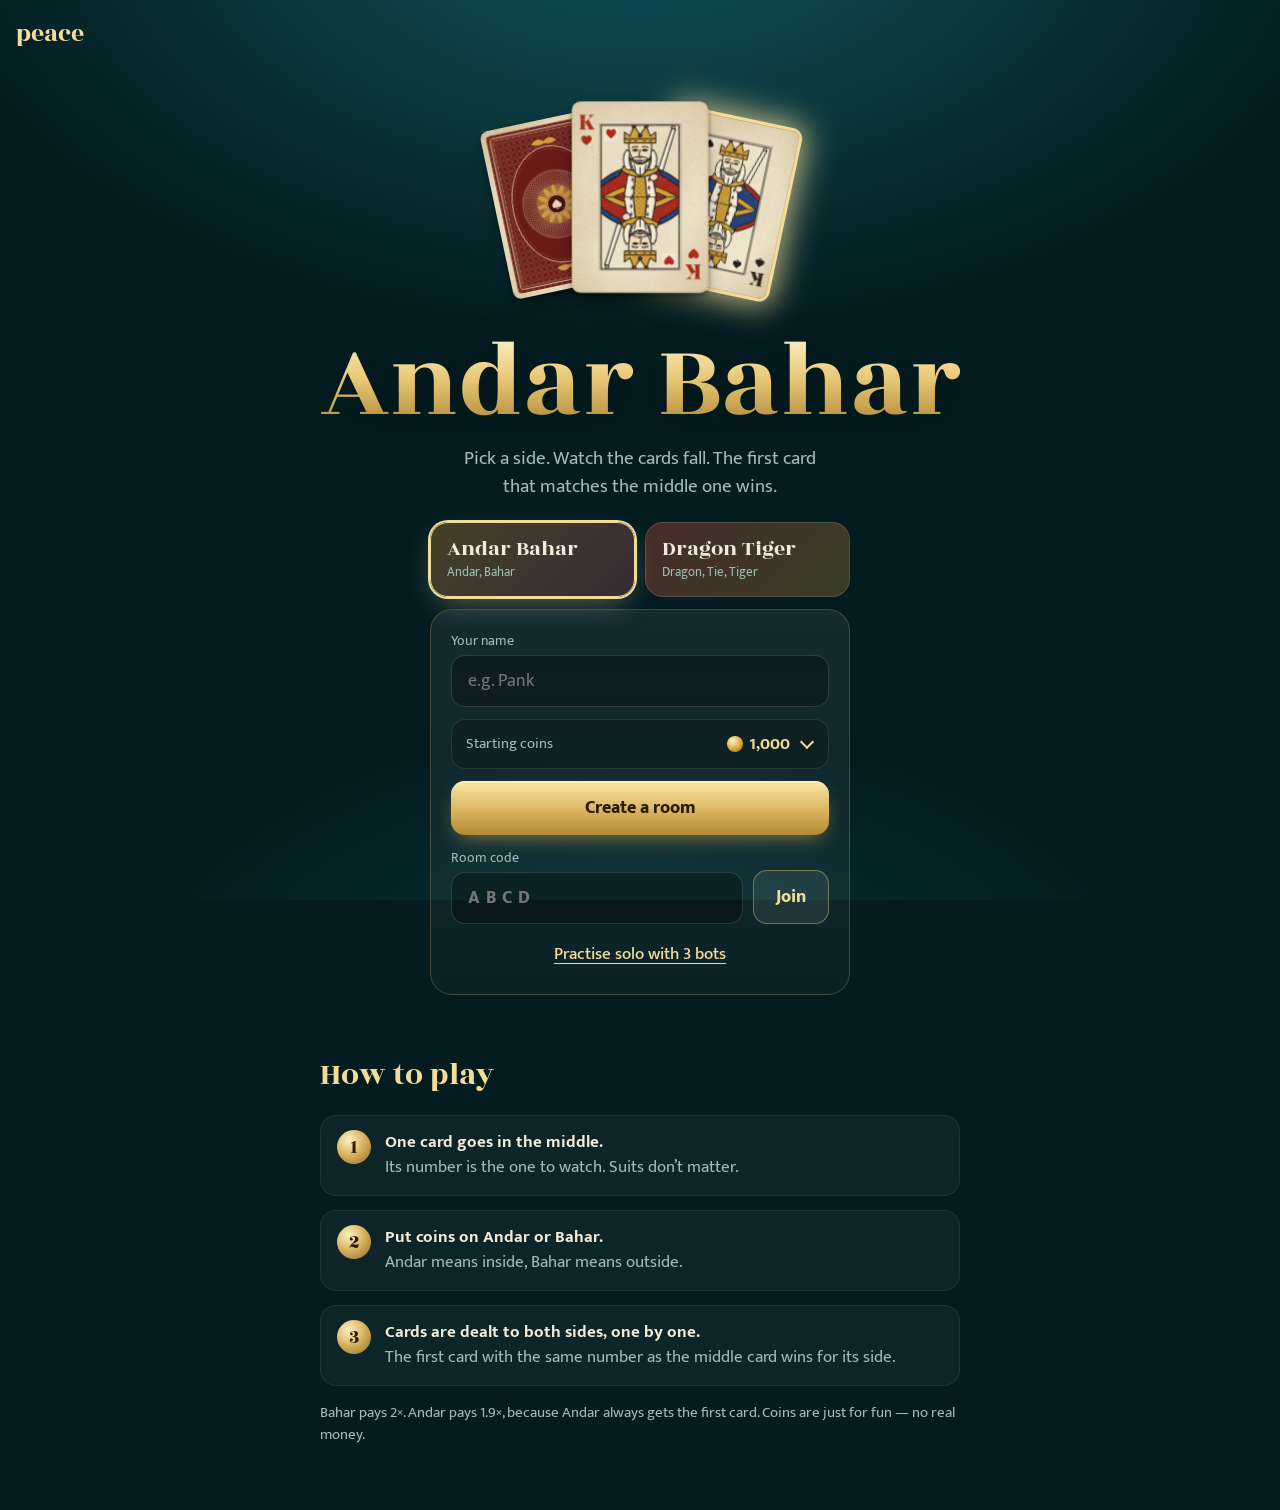
==== commit 5676bfcc: "Let the room creator set starting coins (default 1,000); coin buttons scale with the amount" ====
--- a/index.html
+++ b/index.html
@@ -51,6 +51,15 @@
           <span>Your name</span>
           <input id="name" name="name" maxlength="16" placeholder="e.g. Pank" required>
         </label>
+        <details class="room-settings" id="room-settings">
+          <summary><span>Starting coins</span><b id="start-label">1,000</b></summary>
+          <div class="start-pills" role="radiogroup" aria-label="Starting coins" id="start-pills"></div>
+          <label class="field">
+            <span>Or type your own amount (100 to 10,00,000)</span>
+            <input id="start-custom" type="number" inputmode="numeric" min="100" max="1000000" step="100" placeholder="e.g. 2500">
+          </label>
+          <p class="settings-note">Used when you create a room or practise solo. You can still change it in the lobby before the game starts.</p>
+        </details>
         <button class="btn btn-gold" id="create-btn" type="submit" data-action="create">Create a room</button>
         <div class="join-row">
           <label class="field field-code">
--- a/css/style.css
+++ b/css/style.css
@@ -348,11 +348,11 @@
 }
 .coin::before { content: ''; position: absolute; inset: 9px; border-radius: 50%; border: 1.5px dashed rgba(0, 0, 0, .28); }
 .coin span { position: relative; text-shadow: 0 1px 0 rgba(255, 255, 255, .45); }
-.coin[data-v="10"] { --m1: #FBD3AE; --m2: #C47A42; --m3: #6E3512; --ink: #2d1204; }
-.coin[data-v="50"] { --m1: #FFFFFF; --m2: #BFC6CF; --m3: #59616B; --ink: #1d232a; }
-.coin[data-v="100"] { --m1: #FFF2C2; --m2: #E0AE45; --m3: #8E6413; --ink: #3b2603; }
-.coin[data-v="500"] { --m1: #EBD8FF; --m2: #9B6BD8; --m3: #3F2170; --ink: #fff; }
-.coin[data-v="500"] span { text-shadow: 0 1px 0 rgba(0, 0, 0, .4); }
+.coin[data-t="0"] { --m1: #FBD3AE; --m2: #C47A42; --m3: #6E3512; --ink: #2d1204; }
+.coin[data-t="1"] { --m1: #FFFFFF; --m2: #BFC6CF; --m3: #59616B; --ink: #1d232a; }
+.coin[data-t="2"] { --m1: #FFF2C2; --m2: #E0AE45; --m3: #8E6413; --ink: #3b2603; }
+.coin[data-t="3"] { --m1: #EBD8FF; --m2: #9B6BD8; --m3: #3F2170; --ink: #fff; }
+.coin[data-t="3"] span { text-shadow: 0 1px 0 rgba(0, 0, 0, .4); }
 .coin[aria-checked="true"] { transform: translateY(-7px) scale(1.06); box-shadow: inset 0 0 0 3px rgba(255, 255, 255, .28), inset 0 0 0 6px rgba(0, 0, 0, .14), 0 0 0 3px var(--brass-light), 0 0 22px rgba(243, 220, 154, .55), 0 12px 18px -6px rgba(0, 0, 0, .7); }
 .coin:disabled { opacity: .35; cursor: default; }
 .chip-clear { height: 42px; padding: 0 16px; border-radius: 99px; background: rgba(255, 255, 255, .08); border: 1px solid rgba(255, 255, 255, .2); font-weight: 700; }
@@ -363,9 +363,29 @@
   background: radial-gradient(circle at 34% 28%, #FFF2C2, #E0AE45 52%, #8E6413);
   box-shadow: inset 0 0 0 2px rgba(255, 255, 255, .35), 0 4px 10px rgba(0, 0, 0, .5);
 }
-.fly-coin[data-v="10"] { background: radial-gradient(circle at 34% 28%, #FBD3AE, #C47A42 52%, #6E3512); }
-.fly-coin[data-v="50"] { background: radial-gradient(circle at 34% 28%, #fff, #BFC6CF 52%, #59616B); }
-.fly-coin[data-v="500"] { background: radial-gradient(circle at 34% 28%, #EBD8FF, #9B6BD8 52%, #3F2170); }
+.fly-coin[data-v="0"] { background: radial-gradient(circle at 34% 28%, #FBD3AE, #C47A42 52%, #6E3512); }
+.fly-coin[data-v="1"] { background: radial-gradient(circle at 34% 28%, #fff, #BFC6CF 52%, #59616B); }
+.fly-coin[data-v="3"] { background: radial-gradient(circle at 34% 28%, #EBD8FF, #9B6BD8 52%, #3F2170); }
+
+/* starting coins setting */
+.room-settings { border-radius: 14px; background: rgba(0, 0, 0, .2); border: 1px solid rgba(255, 255, 255, .1); padding: 0 14px; }
+.room-settings[open] { padding-bottom: 14px; }
+.room-settings summary {
+  display: flex; align-items: center; justify-content: space-between; gap: 10px; min-height: 48px;
+  cursor: pointer; list-style: none; font-size: 15px; color: var(--muted);
+}
+.room-settings summary::-webkit-details-marker { display: none; }
+.room-settings summary b { display: inline-flex; align-items: center; gap: 6px; color: var(--brass-light); font-size: 17px; }
+.room-settings summary b::before { content: ''; width: 16px; height: 16px; border-radius: 50%; background: radial-gradient(circle at 35% 30%, #FFF2C2, #E0AE45 50%, #8E6413); }
+.room-settings summary b::after { content: ''; width: 8px; height: 8px; border-right: 2px solid currentColor; border-bottom: 2px solid currentColor; transform: rotate(45deg); margin: 0 2px 4px 6px; transition: transform .2s; }
+.room-settings[open] summary b::after { transform: rotate(225deg); margin-bottom: -2px; }
+.start-pills { display: flex; flex-wrap: wrap; gap: 8px; margin: 4px 0 12px; }
+.start-pill { height: 40px; padding: 0 14px; border-radius: 99px; border: 1px solid rgba(255, 255, 255, .16); background: rgba(255, 255, 255, .05); font-weight: 700; }
+.start-pill[aria-checked="true"] { background: linear-gradient(180deg, #FCE7A6, #D9B45E 55%, #B38A36); color: #2A1C02; border-color: transparent; }
+.room-settings .field input { height: 46px; font-size: 17px; }
+.settings-note { margin: 10px 0 0; font-size: 13px; color: var(--muted); }
+.start-edit { display: inline-flex; align-items: center; gap: 8px; height: 44px; padding: 0 6px 0 14px; border-radius: 14px; background: rgba(0, 0, 0, .25); border: 1px solid rgba(255, 255, 255, .14); font-size: 14px; color: var(--muted); }
+.start-edit select { height: 34px; border-radius: 10px; border: 0; padding: 0 8px; font: inherit; font-weight: 800; color: #2A1C02; background: linear-gradient(180deg, #FCE7A6, #D9B45E); }
 
 /* ---------- side info ---------- */
 .side-info { display: grid; gap: 18px; padding: 0 8px 24px; align-content: start; }
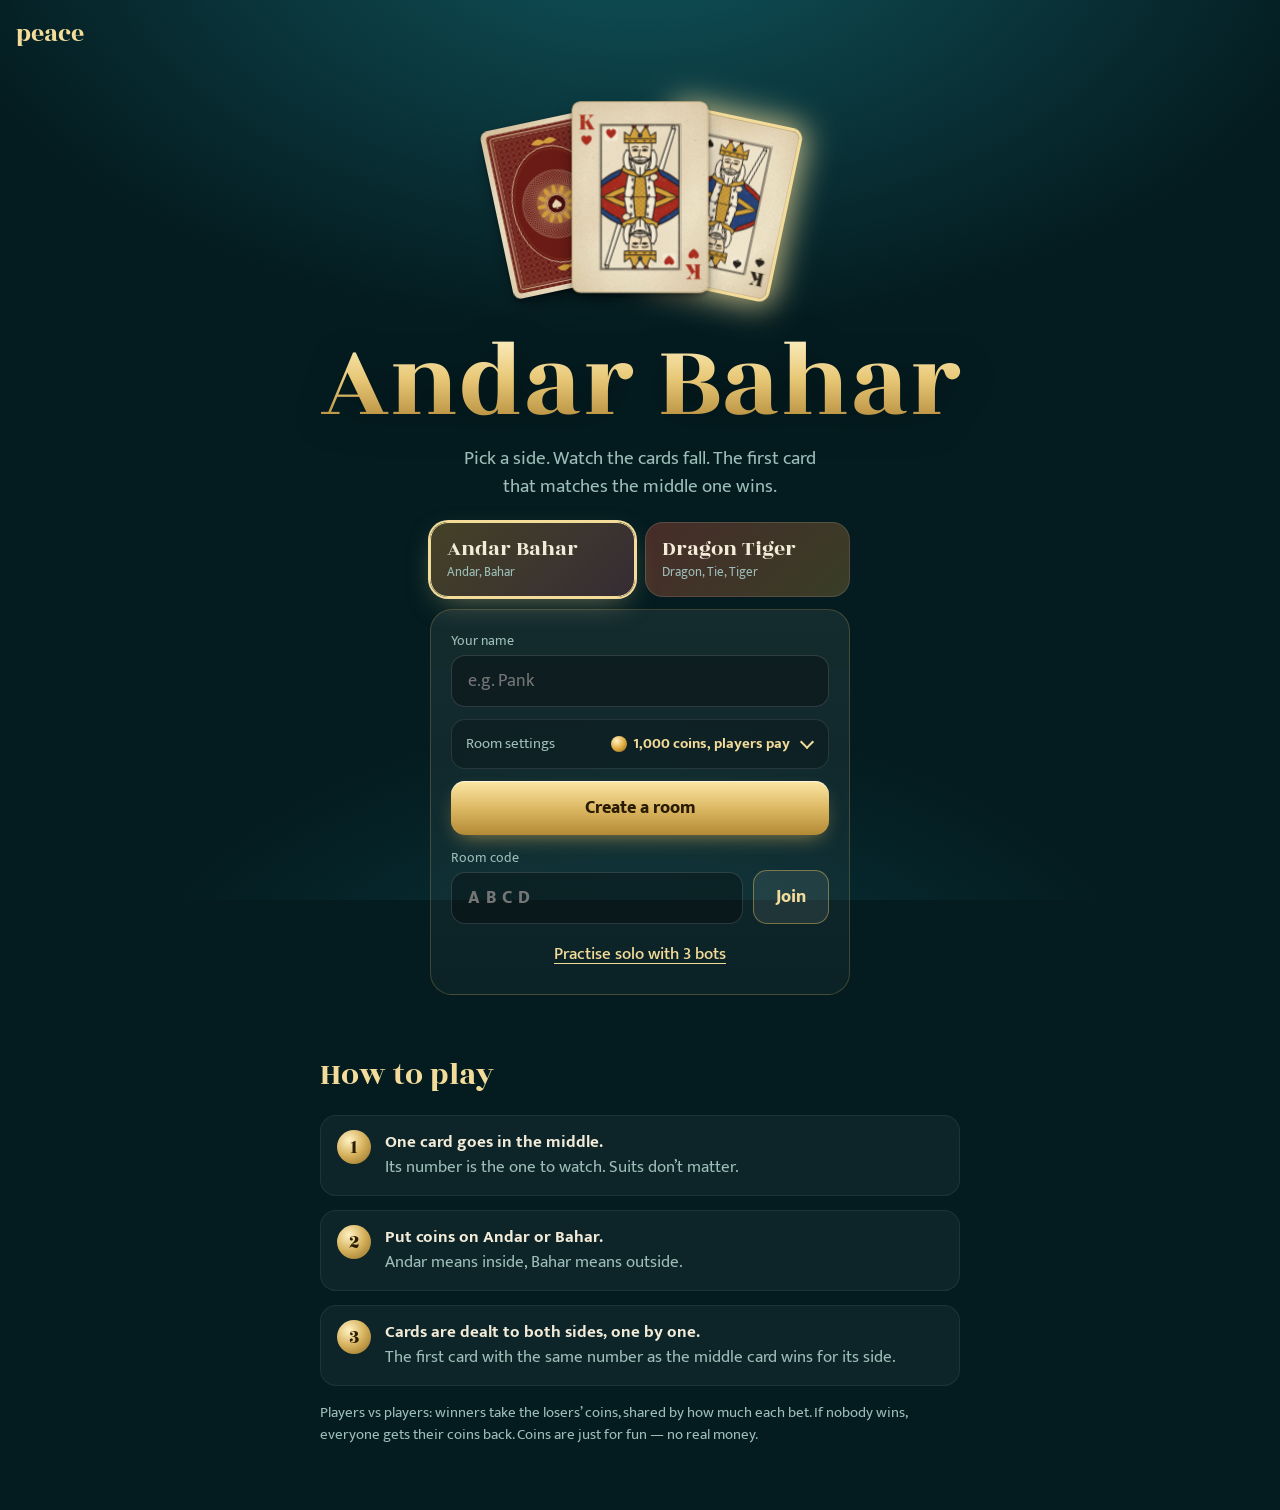
==== commit aed94e69: "Add players-vs-players payouts: winners split the losers' coins; host can switch to bank payouts" ====
--- a/index.html
+++ b/index.html
@@ -52,7 +52,14 @@
           <input id="name" name="name" maxlength="16" placeholder="e.g. Pank" required>
         </label>
         <details class="room-settings" id="room-settings">
-          <summary><span>Starting coins</span><b id="start-label">1,000</b></summary>
+          <summary><span>Room settings</span><b id="start-label">1,000</b></summary>
+          <p class="settings-head">Who pays the winners?</p>
+          <div class="start-pills" role="radiogroup" aria-label="Who pays the winners" id="mode-pills">
+            <button class="start-pill" type="button" role="radio" data-mode="pot" aria-checked="true">Other players</button>
+            <button class="start-pill" type="button" role="radio" data-mode="fixed" aria-checked="false">The bank</button>
+          </div>
+          <p class="settings-note" id="mode-note"></p>
+          <p class="settings-head">Starting coins for each player</p>
           <div class="start-pills" role="radiogroup" aria-label="Starting coins" id="start-pills"></div>
           <label class="field">
             <span>Or type your own amount (100 to 10,00,000)</span>
--- a/css/style.css
+++ b/css/style.css
@@ -375,7 +375,8 @@
   cursor: pointer; list-style: none; font-size: 15px; color: var(--muted);
 }
 .room-settings summary::-webkit-details-marker { display: none; }
-.room-settings summary b { display: inline-flex; align-items: center; gap: 6px; color: var(--brass-light); font-size: 17px; }
+.room-settings summary span { white-space: nowrap; }
+.room-settings summary b { display: inline-flex; align-items: center; gap: 6px; color: var(--brass-light); font-size: 15px; text-align: right; line-height: 1.2; }
 .room-settings summary b::before { content: ''; width: 16px; height: 16px; border-radius: 50%; background: radial-gradient(circle at 35% 30%, #FFF2C2, #E0AE45 50%, #8E6413); }
 .room-settings summary b::after { content: ''; width: 8px; height: 8px; border-right: 2px solid currentColor; border-bottom: 2px solid currentColor; transform: rotate(45deg); margin: 0 2px 4px 6px; transition: transform .2s; }
 .room-settings[open] summary b::after { transform: rotate(225deg); margin-bottom: -2px; }
@@ -384,6 +385,8 @@
 .start-pill[aria-checked="true"] { background: linear-gradient(180deg, #FCE7A6, #D9B45E 55%, #B38A36); color: #2A1C02; border-color: transparent; }
 .room-settings .field input { height: 46px; font-size: 17px; }
 .settings-note { margin: 10px 0 0; font-size: 13px; color: var(--muted); }
+.settings-head { margin: 6px 0 0; font-size: 14px; font-weight: 700; color: var(--text); }
+#mode-note { margin: -4px 0 12px; }
 .start-edit { display: inline-flex; align-items: center; gap: 8px; height: 44px; padding: 0 6px 0 14px; border-radius: 14px; background: rgba(0, 0, 0, .25); border: 1px solid rgba(255, 255, 255, .14); font-size: 14px; color: var(--muted); }
 .start-edit select { height: 34px; border-radius: 10px; border: 0; padding: 0 8px; font: inherit; font-weight: 800; color: #2A1C02; background: linear-gradient(180deg, #FCE7A6, #D9B45E); }
 
